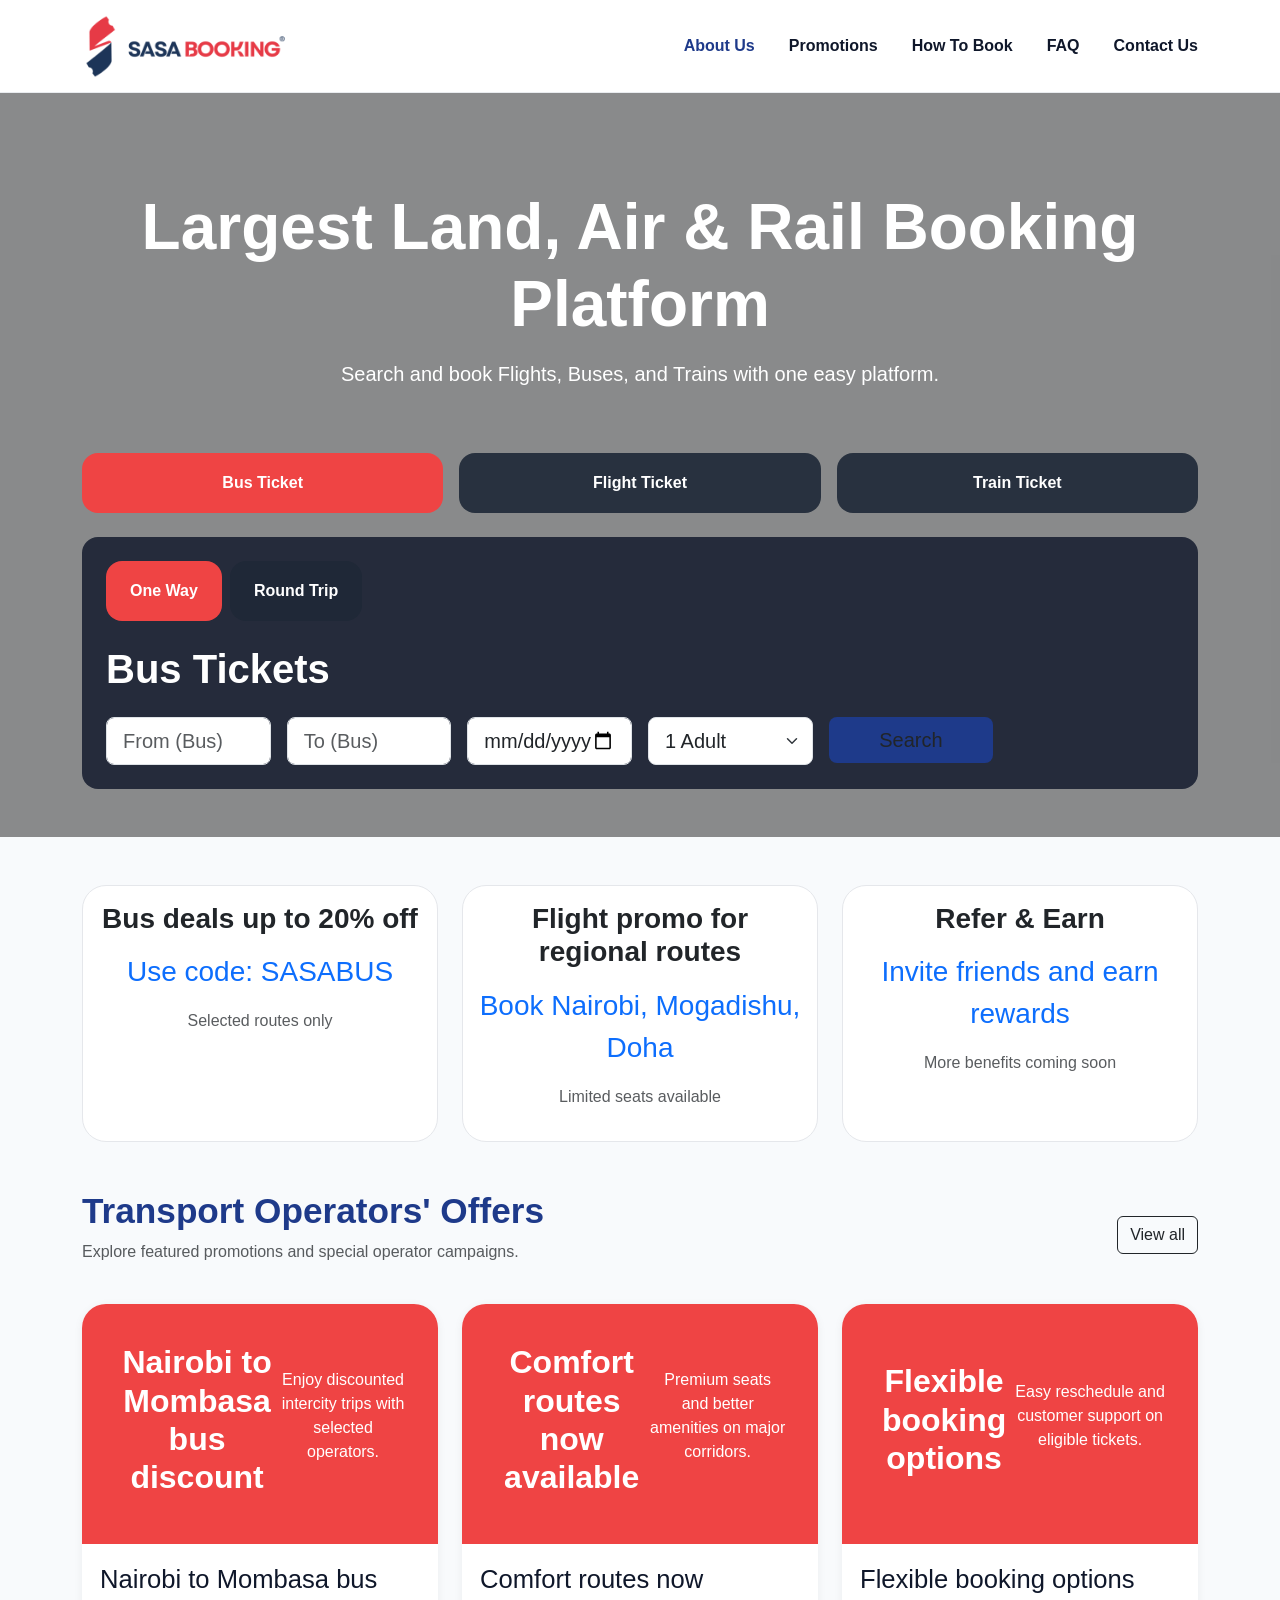
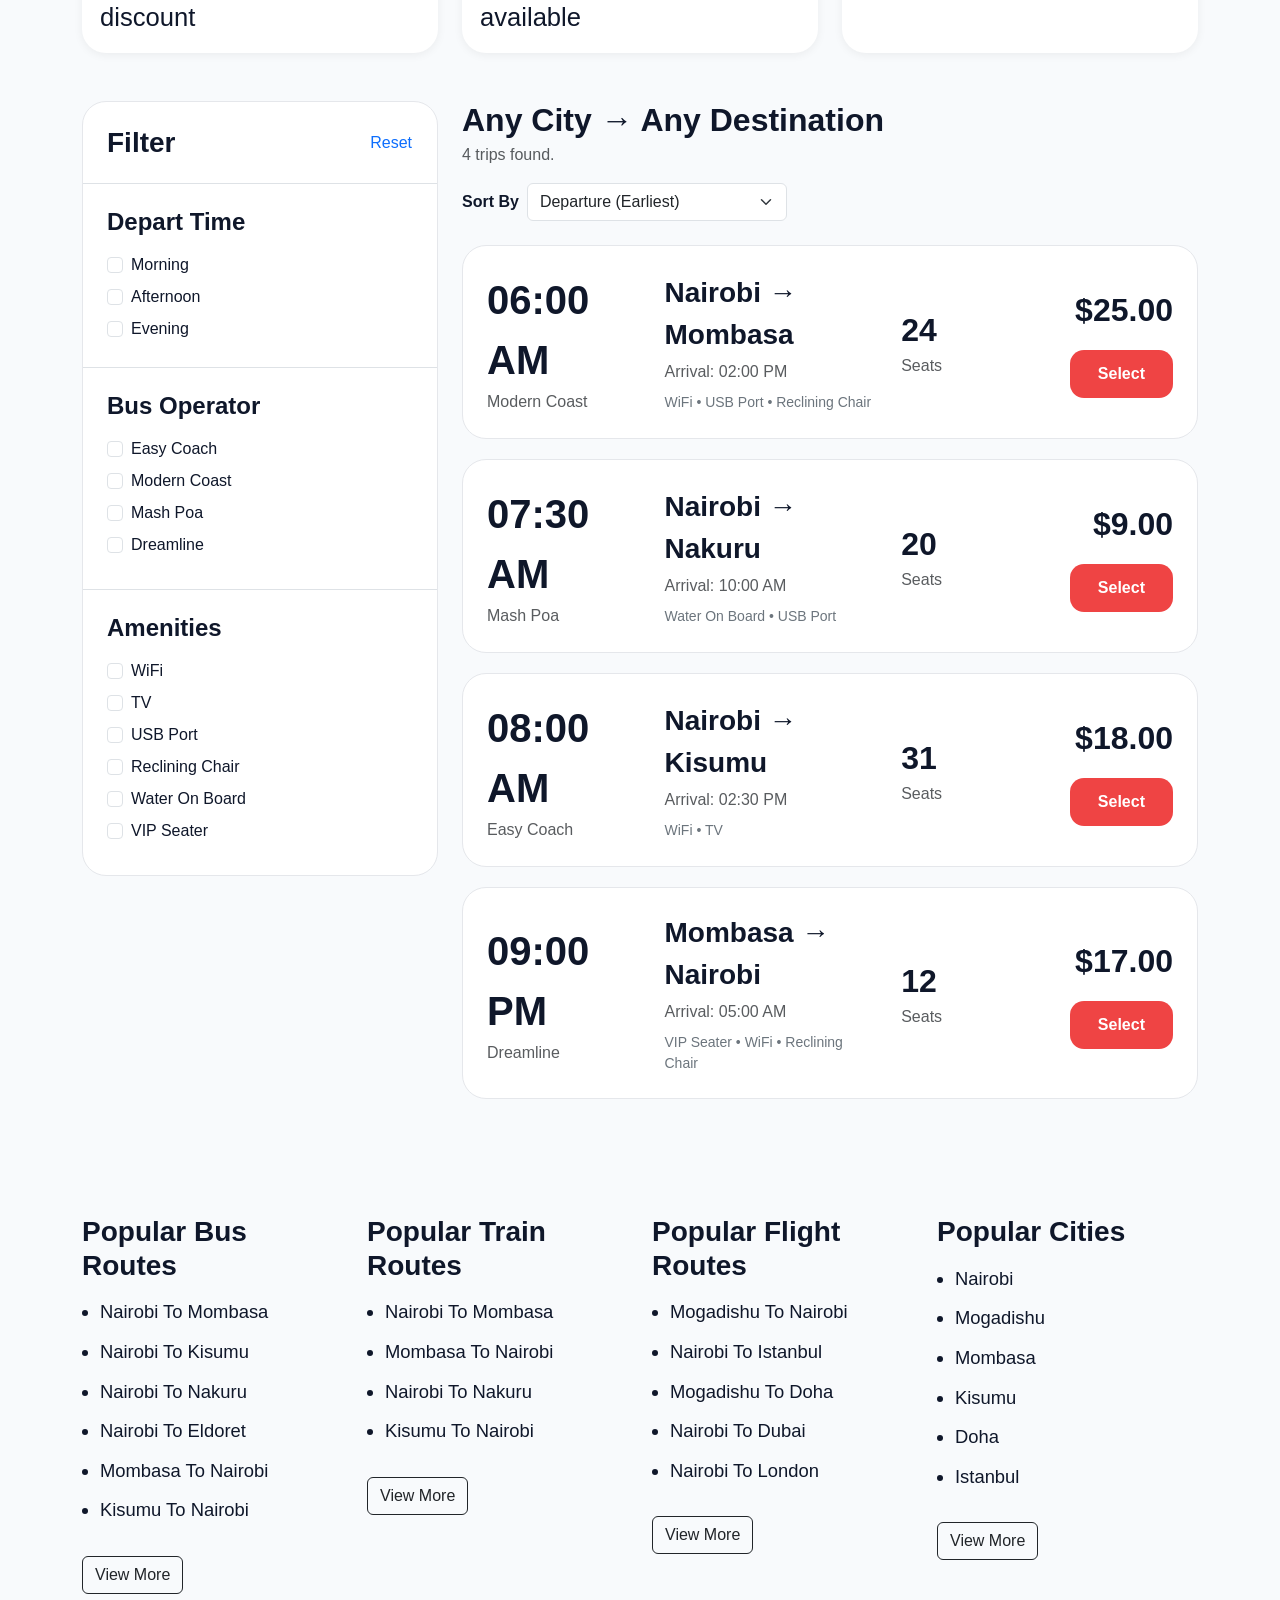
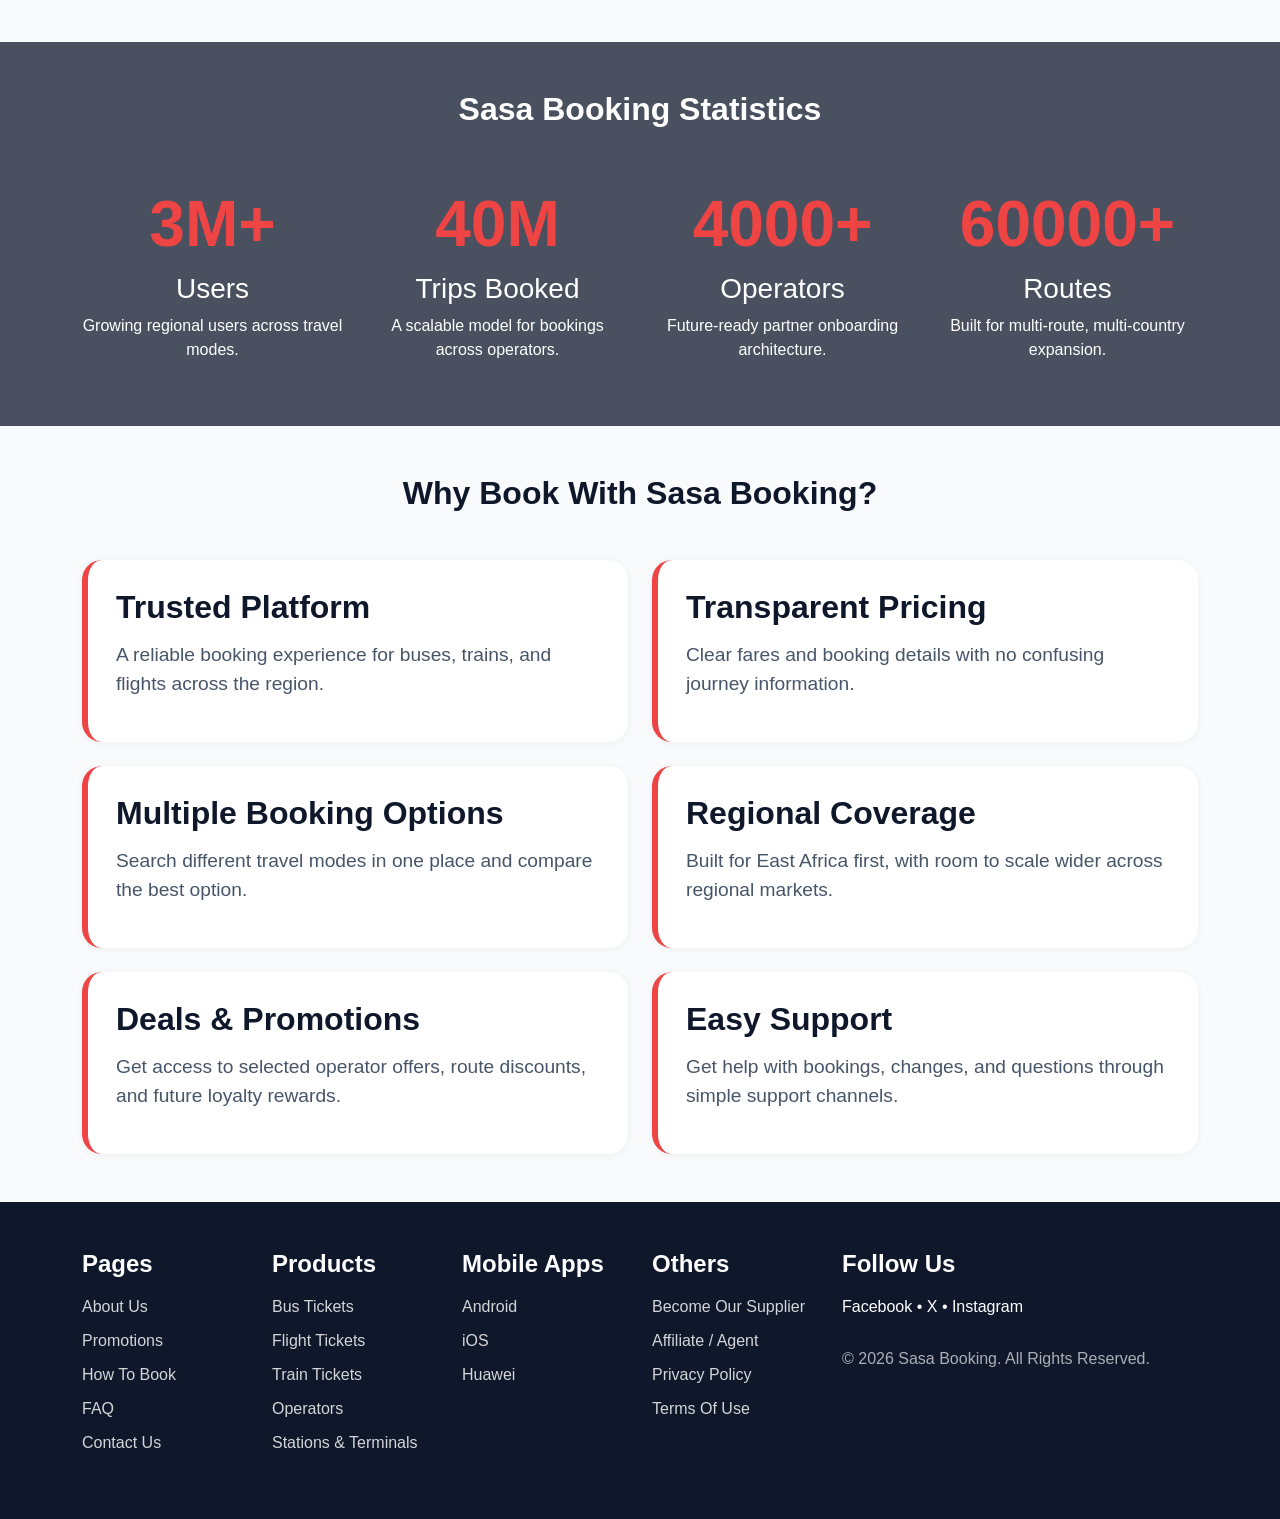
==== index.html @ d02effe6 "added files" ====
<!DOCTYPE html>
<html lang="en">
<head>
  <meta charset="UTF-8" />
  <meta name="viewport" content="width=device-width, initial-scale=1.0" />
  <title>Sasa Booking</title>
  <link href="https://cdn.jsdelivr.net/npm/bootstrap@5.3.3/dist/css/bootstrap.min.css" rel="stylesheet">
  <link rel="stylesheet" href="assets/css/style.css">
</head>
<body>

<header class="site-header">
  <div class="container header-inner">
    <a href="index.html" class="brand">
      <img src="assets/img/sasa_logo.PNG" alt="Sasa Booking Logo" class="logo-img">
    </a>

    <nav class="main-nav">
  <a href="about.html" class="nav-link-custom active">About Us</a>
  <a href="promotions.html" class="nav-link-custom">Promotions</a>
  <a href="how-to-book.html" class="nav-link-custom">How To Book</a>
  <a href="faq.html" class="nav-link-custom">FAQ</a>
  <a href="contact.html" class="nav-link-custom">Contact Us</a>
</nav>
  </div>
</header>

  <section class="hero-section text-white">
    <div class="hero-overlay"></div>
    <div class="container position-relative py-5">
      <div class="text-center py-5">
        <h1 class="display-3 fw-bold">Largest Land, Air & Rail Booking Platform</h1>
        <p class="lead mt-3">Search and book Flights, Buses, and Trains with one easy platform.</p>
      </div>

      <div class="row g-3 mb-4">
        <div class="col-md-4">
          <button class="w-100 btn tab-btn active" data-tab="bus">Bus Ticket</button>
        </div>
        <div class="col-md-4">
          <button class="w-100 btn tab-btn" data-tab="flights">Flight Ticket</button>
        </div>
        <div class="col-md-4">
          <button class="w-100 btn tab-btn" data-tab="train">Train Ticket</button>
        </div>
      </div>

      <div class="search-panel p-4 rounded-4">
        <div class="d-flex gap-2 mb-4 flex-wrap">
          <button class="btn trip-btn active" data-trip="oneway">One Way</button>
          <button class="btn trip-btn" data-trip="round">Round Trip</button>
        </div>

        <h2 class="h1 fw-bold mb-4" id="ticketTitle">Bus Tickets</h2>

        <form id="searchForm" class="row g-3">
          <div class="col-md-2">
            <input class="form-control form-control-lg" id="fromInput" list="fromCities" placeholder="From (Bus)">
            <datalist id="fromCities"></datalist>
          </div>

          <div class="col-md-2">
            <input class="form-control form-control-lg" id="toInput" list="toCities" placeholder="To (Bus)">
            <datalist id="toCities"></datalist>
          </div>

          <div class="col-md-2">
            <input type="date" class="form-control form-control-lg" id="departDate">
          </div>

          <div class="col-md-2" id="returnDateWrap" style="display:none;">
            <input type="date" class="form-control form-control-lg" id="returnDate">
          </div>

          <div class="col-md-2">
            <select class="form-select form-select-lg" id="adultCount">
              <option value="1">1 Adult</option>
              <option value="2">2 Adults</option>
              <option value="3">3 Adults</option>
              <option value="4">4 Adults</option>
            </select>
          </div>

          <div class="col-md-2">
            <button type="submit" class="btn btn-search w-100 btn-lg">Search</button>
          </div>
        </form>
      </div>
    </div>
  </section>

  <section class="container py-5">
    <div class="row g-4">
      <div class="col-md-4">
        <div class="card promo-card h-100 text-center">
          <div class="card-body">
            <h3 class="fw-bold">Bus deals up to 20% off</h3>
            <p class="text-primary fs-3 mt-3">Use code: SASABUS</p>
            <p class="text-muted">Selected routes only</p>
          </div>
        </div>
      </div>

      <div class="col-md-4">
        <div class="card promo-card h-100 text-center">
          <div class="card-body">
            <h3 class="fw-bold">Flight promo for regional routes</h3>
            <p class="text-primary fs-3 mt-3">Book Nairobi, Mogadishu, Doha</p>
            <p class="text-muted">Limited seats available</p>
          </div>
        </div>
      </div>

      <div class="col-md-4">
        <div class="card promo-card h-100 text-center">
          <div class="card-body">
            <h3 class="fw-bold">Refer & Earn</h3>
            <p class="text-primary fs-3 mt-3">Invite friends and earn rewards</p>
            <p class="text-muted">More benefits coming soon</p>
          </div>
        </div>
      </div>
    </div>
  </section>

  <section class="container pb-5">
    <div class="d-flex justify-content-between align-items-center mb-4">
      <div>
        <h2 class="section-title">Transport Operators' Offers</h2>
        <p class="text-muted">Explore featured promotions and special operator campaigns.</p>
      </div>
      <a href="promotions.html" class="btn btn-outline-dark">View all</a>
    </div>

    <div class="row g-4">
      <div class="col-md-4">
        <div class="offer-box h-100">
          <div class="offer-top">
            <h3>Nairobi to Mombasa bus discount</h3>
            <p>Enjoy discounted intercity trips with selected operators.</p>
          </div>
          <div class="offer-bottom">Nairobi to Mombasa bus discount</div>
        </div>
      </div>

      <div class="col-md-4">
        <div class="offer-box h-100">
          <div class="offer-top">
            <h3>Comfort routes now available</h3>
            <p>Premium seats and better amenities on major corridors.</p>
          </div>
          <div class="offer-bottom">Comfort routes now available</div>
        </div>
      </div>

      <div class="col-md-4">
        <div class="offer-box h-100">
          <div class="offer-top">
            <h3>Flexible booking options</h3>
            <p>Easy reschedule and customer support on eligible tickets.</p>
          </div>
          <div class="offer-bottom">Flexible booking options</div>
        </div>
      </div>
    </div>
  </section>

  <section class="container pb-5">
    <div class="row g-4">
      <div class="col-lg-4">
        <div class="filter-box">
          <div class="d-flex justify-content-between align-items-center border-bottom p-4">
            <h3 class="mb-0 fw-bold">Filter</h3>
            <button class="btn btn-link text-decoration-none p-0" id="resetFilters">Reset</button>
          </div>

          <div class="p-4 border-bottom">
            <h4 class="fw-bold mb-3">Depart Time</h4>
            <div class="form-check mb-2">
              <input class="form-check-input time-filter" type="checkbox" value="Morning" id="timeMorning">
              <label class="form-check-label" for="timeMorning">Morning</label>
            </div>
            <div class="form-check mb-2">
              <input class="form-check-input time-filter" type="checkbox" value="Afternoon" id="timeAfternoon">
              <label class="form-check-label" for="timeAfternoon">Afternoon</label>
            </div>
            <div class="form-check">
              <input class="form-check-input time-filter" type="checkbox" value="Evening" id="timeEvening">
              <label class="form-check-label" for="timeEvening">Evening</label>
            </div>
          </div>

          <div class="p-4 border-bottom">
            <h4 class="fw-bold mb-3" id="operatorHeading">Bus Operator</h4>
            <div id="operatorFilters"></div>
          </div>

          <div class="p-4">
            <h4 class="fw-bold mb-3">Amenities</h4>
            <div id="amenityFilters"></div>
          </div>
        </div>
      </div>

      <div class="col-lg-8">
        <div class="d-flex justify-content-between align-items-center mb-4 flex-wrap gap-3">
          <div>
            <h2 class="fw-bold mb-1" id="resultsTitle">Any City → Any Destination</h2>
            <p class="text-muted mb-0"><span id="resultsCount">0</span> trips found.</p>
          </div>

          <div class="d-flex align-items-center gap-2">
            <label class="fw-semibold">Sort By</label>
            <select class="form-select" id="sortBy" style="width: 260px;">
              <option value="earliest">Departure (Earliest)</option>
              <option value="latest">Departure (Latest)</option>
              <option value="cheapest">Cheapest Price</option>
              <option value="highest">Highest Price</option>
              <option value="seats-high">Seat Availability (Highest)</option>
              <option value="seats-low">Seat Availability (Lowest)</option>
            </select>
          </div>
        </div>

        <div id="resultsList"></div>
      </div>
    </div>
  </section>

  <section id="bookingSection" class="container pb-5" style="display:none;">
    <div class="card shadow-sm rounded-4 border-0">
      <div class="card-body p-4 p-md-5">
        <h2 class="fw-bold mb-4">Ticket Collector Info</h2>

        <div class="row g-4 border-bottom pb-4">
          <div class="col-md-4"><label class="fw-semibold">Title</label></div>
          <div class="col-md-8">
            <select class="form-select form-select-lg" id="title">
              <option>Mr</option>
              <option>Mrs</option>
              <option>Ms</option>
            </select>
          </div>

          <div class="col-md-4"><label class="fw-semibold">Name (as per Passport) *</label></div>
          <div class="col-md-8"><input class="form-control form-control-lg" id="fullName"></div>

          <div class="col-md-4">
            <label class="fw-semibold">Email Address*</label>
            <p class="text-muted small mt-2 mb-0">Your email is used to send you the ticket booking.</p>
          </div>
          <div class="col-md-8"><input type="email" class="form-control form-control-lg" id="email"></div>

          <div class="col-md-4"><label class="fw-semibold">Re-Enter Email Address*</label></div>
          <div class="col-md-8"><input type="email" class="form-control form-control-lg" id="confirmEmail"></div>

          <div class="col-md-4">
            <label class="fw-semibold">Contact No*</label>
            <p class="text-muted small mt-2 mb-0">For emergency call</p>
          </div>
          <div class="col-md-8"><input class="form-control form-control-lg" id="phone"></div>

          <div class="col-md-4"><label class="fw-semibold">Nationality/Region*</label></div>
          <div class="col-md-8">
            <select class="form-select form-select-lg" id="nationality">
              <option>Somalia</option>
              <option>Kenya</option>
              <option>Malaysia</option>
              <option>UAE</option>
              <option>Turkey</option>
            </select>
          </div>
        </div>

        <div class="mt-5">
          <h3 class="fw-bold mb-4">Passenger Information</h3>
          <div class="border rounded-4 p-4">
            <h4 class="fw-bold mb-4">Passenger Information 1</h4>
            <p class="mb-4"><strong>Ticket Type:</strong> <span id="ticketTypeLabel">Bus Only</span></p>

            <div class="row g-3">
              <div class="col-md-6">
                <input class="form-control form-control-lg" id="passengerName" placeholder="Full Name as per Passport">
              </div>
              <div class="col-md-6">
                <input class="form-control form-control-lg" id="passengerPhone" placeholder="Contact Number">
              </div>
              <div class="col-12">
                <input class="form-control form-control-lg" id="idNumber" placeholder="Passport / ID Number">
              </div>
            </div>
          </div>
        </div>

        <div id="formError" class="alert alert-danger mt-4 d-none"></div>

        <button class="btn btn-primary btn-lg mt-4 px-5" id="confirmBookingBtn">Confirm Booking</button>

        <div id="bookingSuccess" class="alert alert-success mt-4 d-none"></div>
      </div>
    </div>
  </section>

  <section class="container py-5">
    <div class="row g-4">
      <div class="col-md-3">
        <h3 class="fw-bold mb-3">Popular Bus Routes</h3>
        <ul class="popular-list">
          <li>Nairobi To Mombasa</li>
          <li>Nairobi To Kisumu</li>
          <li>Nairobi To Nakuru</li>
          <li>Nairobi To Eldoret</li>
          <li>Mombasa To Nairobi</li>
          <li>Kisumu To Nairobi</li>
        </ul>
        <a href="bus-tickets.html" class="btn btn-outline-dark mt-3">View More</a>
      </div>

      <div class="col-md-3">
        <h3 class="fw-bold mb-3">Popular Train Routes</h3>
        <ul class="popular-list">
          <li>Nairobi To Mombasa</li>
          <li>Mombasa To Nairobi</li>
          <li>Nairobi To Nakuru</li>
          <li>Kisumu To Nairobi</li>
        </ul>
        <a href="train-tickets.html" class="btn btn-outline-dark mt-3">View More</a>
      </div>

      <div class="col-md-3">
        <h3 class="fw-bold mb-3">Popular Flight Routes</h3>
        <ul class="popular-list">
          <li>Mogadishu To Nairobi</li>
          <li>Nairobi To Istanbul</li>
          <li>Mogadishu To Doha</li>
          <li>Nairobi To Dubai</li>
          <li>Nairobi To London</li>
        </ul>
        <a href="flight-tickets.html" class="btn btn-outline-dark mt-3">View More</a>
      </div>

      <div class="col-md-3">
        <h3 class="fw-bold mb-3">Popular Cities</h3>
        <ul class="popular-list">
          <li>Nairobi</li>
          <li>Mogadishu</li>
          <li>Mombasa</li>
          <li>Kisumu</li>
          <li>Doha</li>
          <li>Istanbul</li>
        </ul>
        <a href="operators.html" class="btn btn-outline-dark mt-3">View More</a>
      </div>
    </div>
  </section>

  <section class="stats-section text-white py-5">
    <div class="container">
      <h2 class="text-center fw-bold mb-5">Sasa Booking Statistics</h2>
      <div class="row text-center g-4">
        <div class="col-md-3">
          <div class="stats-number">3M+</div>
          <h3>Users</h3>
          <p>Growing regional users across travel modes.</p>
        </div>
        <div class="col-md-3">
          <div class="stats-number">40M</div>
          <h3>Trips Booked</h3>
          <p>A scalable model for bookings across operators.</p>
        </div>
        <div class="col-md-3">
          <div class="stats-number">4000+</div>
          <h3>Operators</h3>
          <p>Future-ready partner onboarding architecture.</p>
        </div>
        <div class="col-md-3">
          <div class="stats-number">60000+</div>
          <h3>Routes</h3>
          <p>Built for multi-route, multi-country expansion.</p>
        </div>
      </div>
    </div>
  </section>

  <section class="container py-5">
    <h2 class="text-center fw-bold mb-5">Why Book With Sasa Booking?</h2>
    <div class="row g-4">
      <div class="col-md-6">
        <div class="benefit-card">
          <h3>Trusted Platform</h3>
          <p>A reliable booking experience for buses, trains, and flights across the region.</p>
        </div>
      </div>
      <div class="col-md-6">
        <div class="benefit-card">
          <h3>Transparent Pricing</h3>
          <p>Clear fares and booking details with no confusing journey information.</p>
        </div>
      </div>
      <div class="col-md-6">
        <div class="benefit-card">
          <h3>Multiple Booking Options</h3>
          <p>Search different travel modes in one place and compare the best option.</p>
        </div>
      </div>
      <div class="col-md-6">
        <div class="benefit-card">
          <h3>Regional Coverage</h3>
          <p>Built for East Africa first, with room to scale wider across regional markets.</p>
        </div>
      </div>
      <div class="col-md-6">
        <div class="benefit-card">
          <h3>Deals & Promotions</h3>
          <p>Get access to selected operator offers, route discounts, and future loyalty rewards.</p>
        </div>
      </div>
      <div class="col-md-6">
        <div class="benefit-card">
          <h3>Easy Support</h3>
          <p>Get help with bookings, changes, and questions through simple support channels.</p>
        </div>
      </div>
    </div>
  </section>

  <footer class="site-footer">
    <div class="container py-5">
      <div class="row g-4">
        <div class="col-md-3 col-lg-2">
          <h4>Pages</h4>
          <ul class="footer-list">
            <li><a href="about.html">About Us</a></li>
            <li><a href="promotions.html">Promotions</a></li>
            <li><a href="how-to-book.html">How To Book</a></li>
            <li><a href="faq.html">FAQ</a></li>
            <li><a href="contact.html">Contact Us</a></li>
          </ul>
        </div>
        <div class="col-md-3 col-lg-2">
          <h4>Products</h4>
          <ul class="footer-list">
            <li><a href="bus-tickets.html">Bus Tickets</a></li>
            <li><a href="flight-tickets.html">Flight Tickets</a></li>
            <li><a href="train-tickets.html">Train Tickets</a></li>
            <li><a href="operators.html">Operators</a></li>
            <li><a href="stations-terminals.html">Stations & Terminals</a></li>
          </ul>
        </div>
        <div class="col-md-3 col-lg-2">
          <h4>Mobile Apps</h4>
          <ul class="footer-list">
            <li><a href="#">Android</a></li>
            <li><a href="#">iOS</a></li>
            <li><a href="#">Huawei</a></li>
          </ul>
        </div>
        <div class="col-md-3 col-lg-2">
          <h4>Others</h4>
          <ul class="footer-list">
            <li><a href="#">Become Our Supplier</a></li>
            <li><a href="#">Affiliate / Agent</a></li>
            <li><a href="#">Privacy Policy</a></li>
            <li><a href="#">Terms Of Use</a></li>
          </ul>
        </div>
        <div class="col-md-12 col-lg-4">
          <h4>Follow Us</h4>
          <p>Facebook • X • Instagram</p>
          <p class="copyright">© 2026 Sasa Booking. All Rights Reserved.</p>
        </div>
      </div>
    </div>
  </footer>

  <script src="https://code.jquery.com/jquery-3.7.1.min.js"></script>
  <script src="assets/js/data.js"></script>
  <script src="assets/js/search.js"></script>
  <script src="assets/js/app.js"></script>
</body>
</html>
---- assets/css/style.css ----
:root {
  --brand-blue: #1E3A8A;
  --brand-red: #EF4444;
  --brand-dark: #0F172A;
  --brand-light: #F8FAFC;
  --brand-border: #E5E7EB;
}

body {
  background: var(--brand-light);
  color: var(--brand-dark);
  font-family: Arial, sans-serif;
}
.logo-img {
  height: 120px;   /* increase from 40 → 55 */
  width: auto;
  object-fit: contain;
}
.site-header {
  background: #ffffff;
  border-bottom: 1px solid #e9ecef;
  position: sticky;
  top: 0;
  z-index: 1000;
}

.header-inner {
  min-height: 92px;
  display: flex;
  align-items: center;
  justify-content: space-between;
  gap: 32px;
}

.brand {
  display: flex;
  align-items: center;
  text-decoration: none;
  flex-shrink: 0;
}

.logo-img {
  height: 64px;
  width: auto;
  object-fit: contain;
  display: block;
}

.main-nav {
  display: flex;
  align-items: center;
  gap: 34px;
  flex-wrap: wrap;
}

.nav-link-custom {
  color: #0f172a;
  text-decoration: none;
  font-size: 16px;
  font-weight: 700;
  line-height: 1;
  transition: color 0.2s ease;
}

.nav-link-custom:hover {
  color: #ef4444;
}

.nav-link-custom.active {
  color: #1e3a8a;
}

@media (max-width: 991px) {
  .header-inner {
    min-height: auto;
    padding-top: 16px;
    padding-bottom: 16px;
    flex-direction: column;
    align-items: flex-start;
  }

  .main-nav {
    gap: 18px;
  }

  .logo-img {
    height: 56px;
  }
}
.brand-blue { color: var(--brand-blue); }
.brand-red { color: var(--brand-red); }

.nav-link-custom {
  color: var(--brand-dark);
  text-decoration: none;
}
.nav-link-custom:hover {
  color: var(--brand-red);
}

.hero-section {
  position: relative;
  background: url("https://images.unsplash.com/photo-1500530855697-b586d89ba3ee?auto=format&fit=crop&w=1600&q=80") center/cover no-repeat;
}
.hero-overlay {
  position: absolute;
  inset: 0;
  background: rgba(0,0,0,.45);
}
.tab-btn,
.trip-btn {
  padding: 18px 24px;
  border-radius: 16px;
  color: #fff;
  background: rgba(31,41,55,.9);
  border: none;
  font-weight: 700;
}
.tab-btn.active,
.trip-btn.active {
  background: var(--brand-red);
}
.search-panel {
  background: rgba(15,23,42,.82);
}

.btn-search {
  background: var(--brand-blue);
  border: none;
}
.btn-search:hover {
  background: #17306f;
}

.promo-card {
  border-radius: 24px;
  border: 1px solid var(--brand-border);
}

.section-title {
  color: var(--brand-blue);
  font-size: 2.2rem;
  font-weight: 800;
}

.offer-box {
  border-radius: 24px;
  overflow: hidden;
  background: white;
  box-shadow: 0 2px 10px rgba(0,0,0,.06);
}
.offer-top {
  min-height: 240px;
  background: var(--brand-red);
  color: white;
  display: flex;
  align-items: center;
  justify-content: center;
  text-align: center;
  padding: 32px;
}
.offer-top h3 {
  font-size: 2rem;
  font-weight: 800;
}
.offer-bottom {
  padding: 16px 18px;
  font-size: 1.6rem;
}

.filter-box {
  background: white;
  border: 1px solid var(--brand-border);
  border-radius: 24px;
  overflow: hidden;
}

.result-card {
  background: white;
  border: 1px solid var(--brand-border);
  border-radius: 24px;
  padding: 24px;
  margin-bottom: 20px;
}
.result-price {
  font-size: 2rem;
  font-weight: 800;
}
.select-btn {
  background: var(--brand-red);
  border: none;
  color: white;
  border-radius: 14px;
  padding: 12px 28px;
  font-weight: 700;
}

.popular-list {
  padding-left: 18px;
}
.popular-list li {
  margin-bottom: 12px;
  font-size: 1.15rem;
}

.stats-section {
  background:
    linear-gradient(rgba(15,23,42,.75), rgba(15,23,42,.75)),
    url("https://images.unsplash.com/photo-1500530855697-b586d89ba3ee?auto=format&fit=crop&w=1600&q=80") center/cover no-repeat;
}
.stats-number {
  color: var(--brand-red);
  font-size: 4rem;
  font-weight: 900;
}

.benefit-card {
  background: white;
  border-left: 6px solid var(--brand-red);
  border-radius: 20px;
  padding: 28px;
  box-shadow: 0 1px 8px rgba(0,0,0,.05);
}
.benefit-card h3 {
  font-size: 2rem;
  font-weight: 800;
  margin-bottom: 14px;
}
.benefit-card p {
  font-size: 1.2rem;
  color: #475569;
}

.site-footer {
  background: var(--brand-dark);
  color: white;
}
.site-footer h4 {
  font-weight: 800;
  margin-bottom: 16px;
}
.footer-list {
  list-style: none;
  padding: 0;
}
.footer-list li {
  margin-bottom: 10px;
}
.footer-list a {
  color: rgba(255,255,255,.82);
  text-decoration: none;
}
.footer-list a:hover {
  color: white;
}
.copyright {
  margin-top: 28px;
  color: rgba(255,255,255,.65);
}
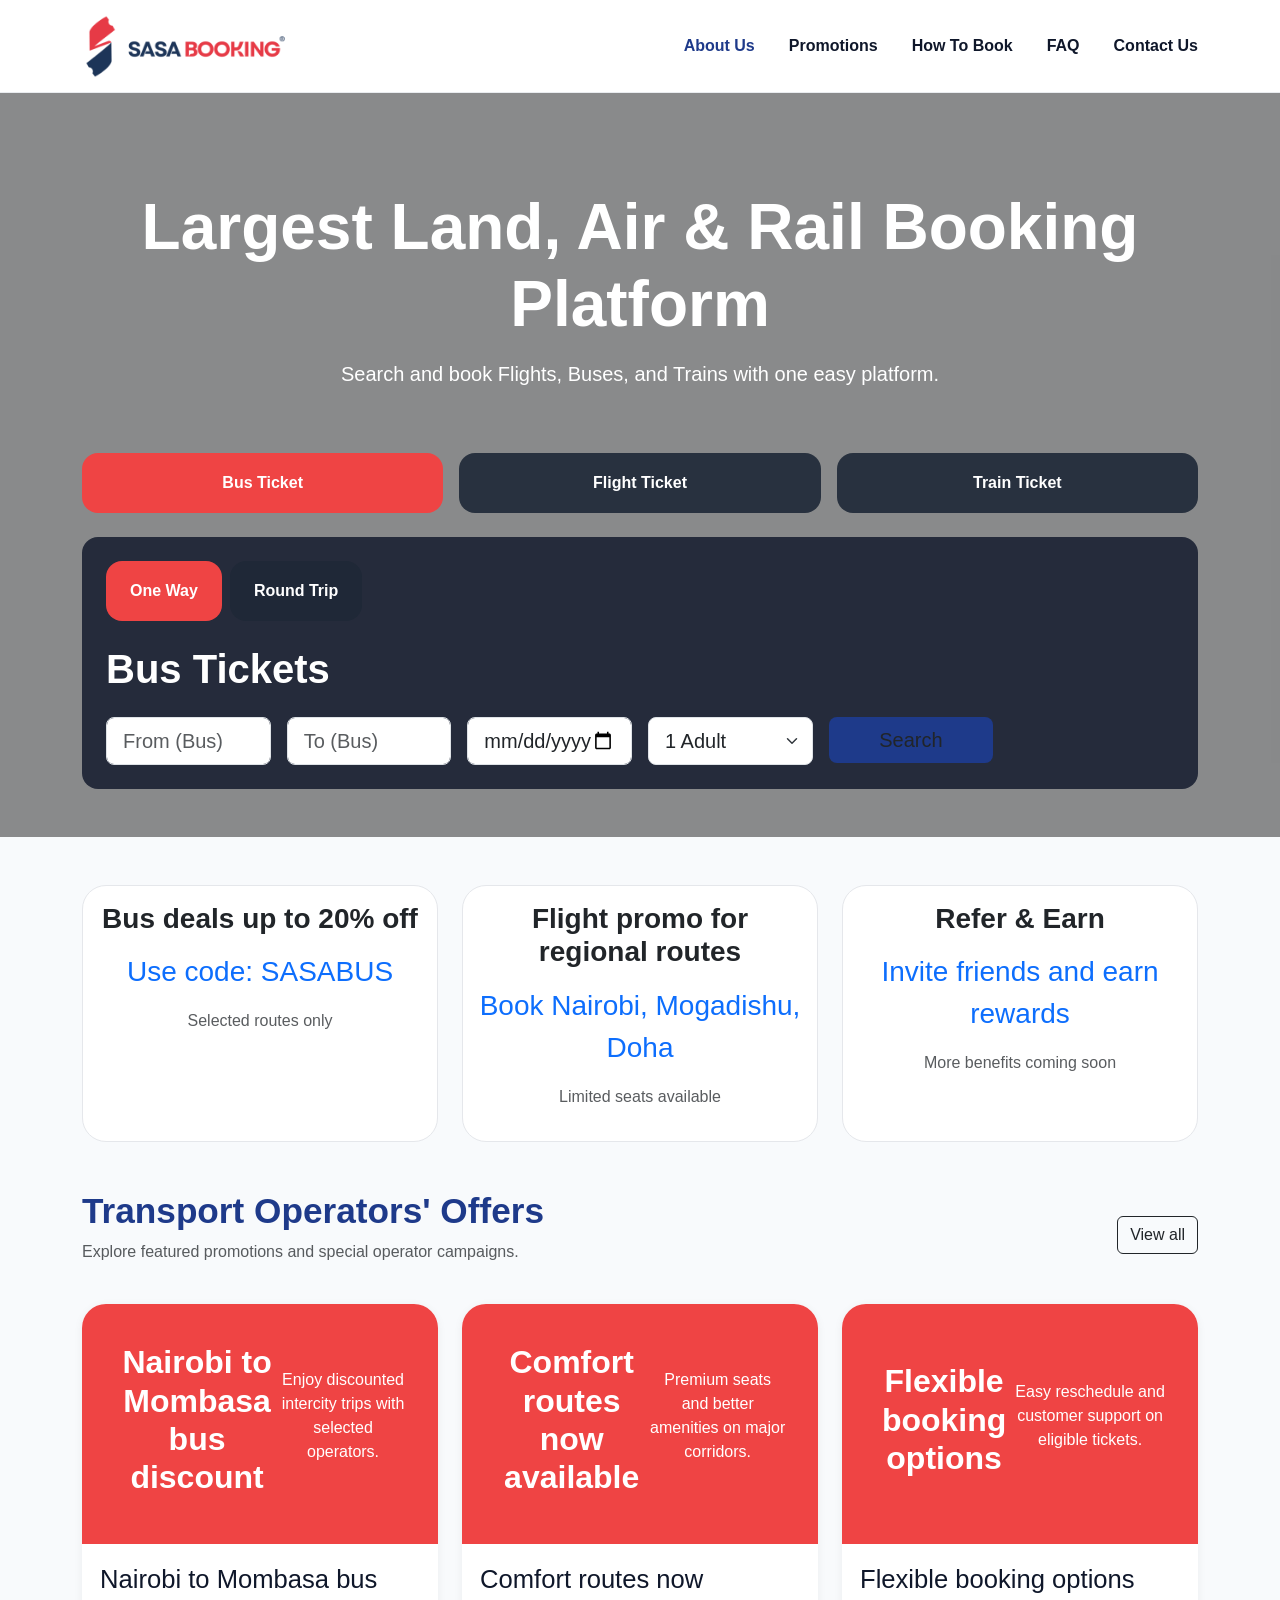
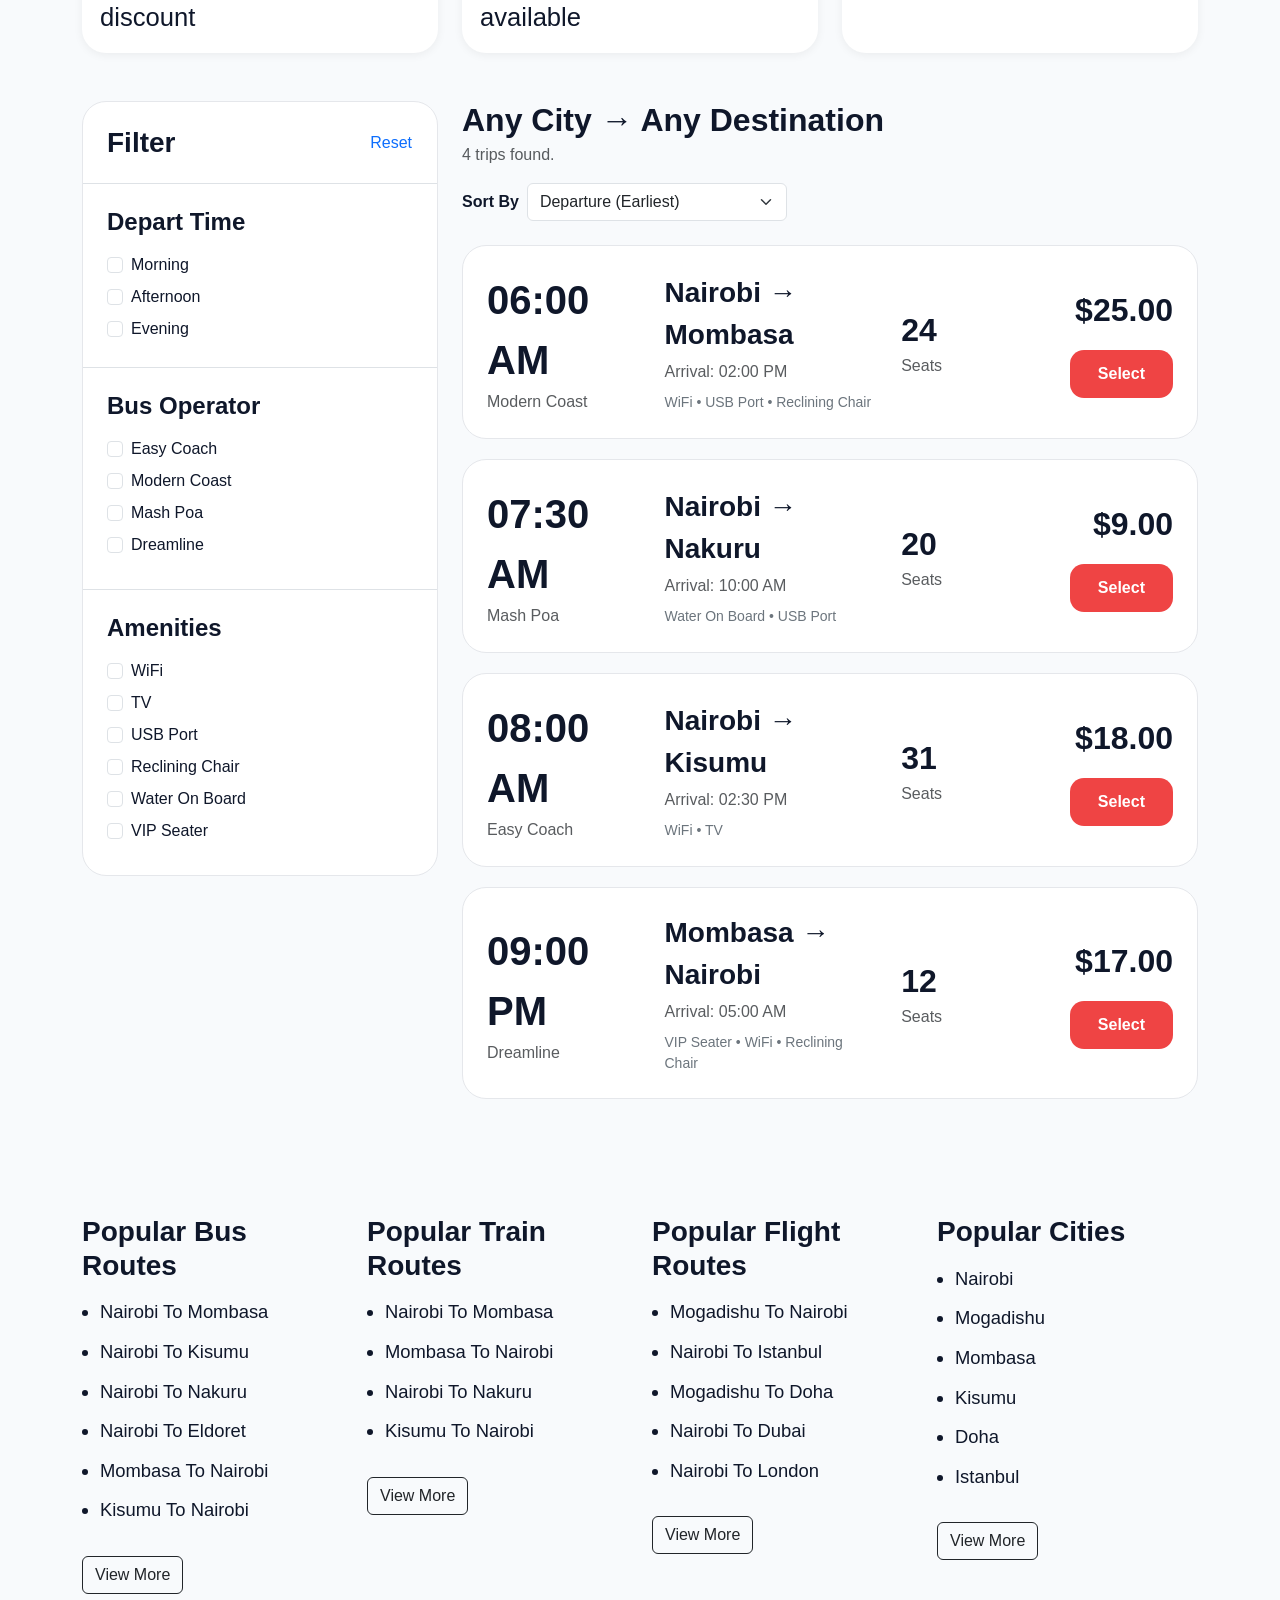
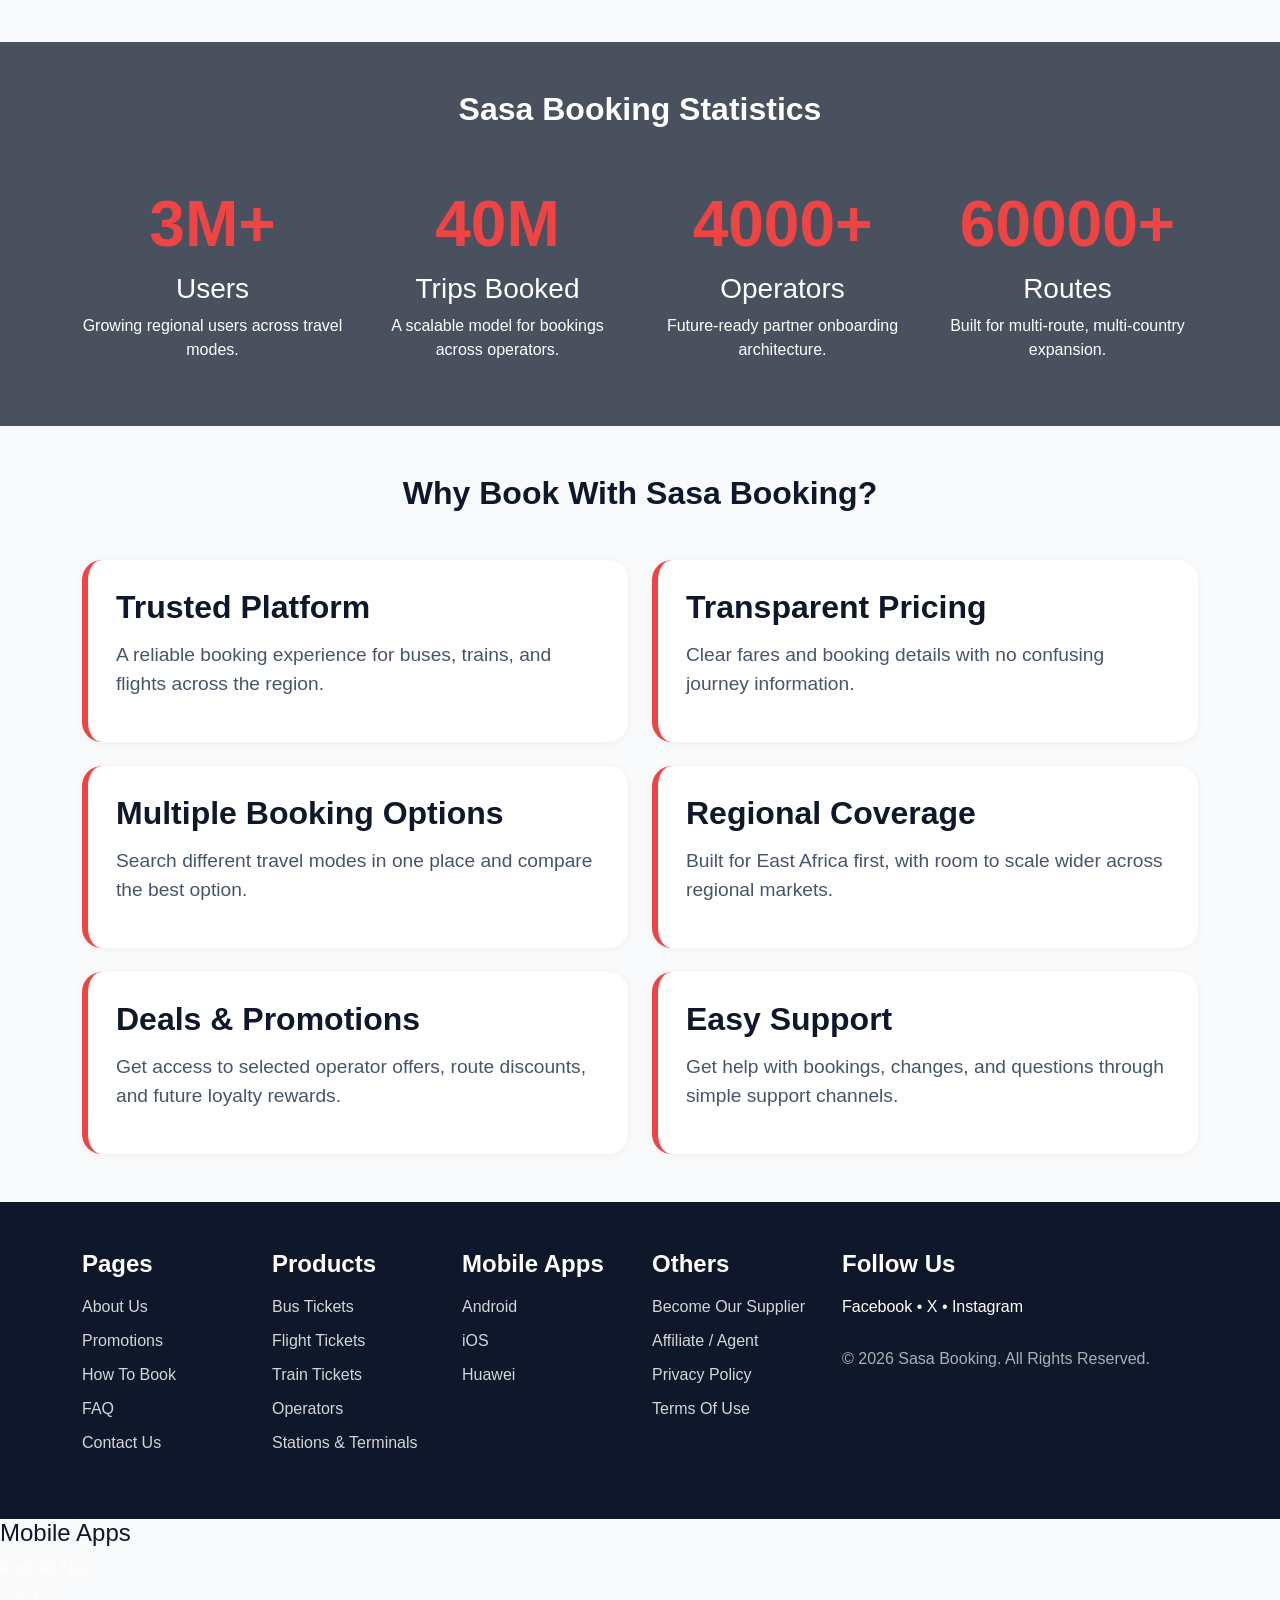
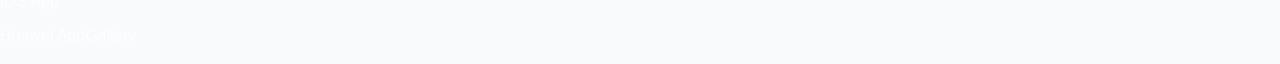
==== commit e6b9f0db: "Force refresh" ====
--- a/index.html
+++ b/index.html
@@ -478,4 +478,9 @@
   <script src="assets/js/search.js"></script>
   <script src="assets/js/app.js"></script>
 </body>
-</html>+</html><h4>Mobile Apps</h4>
+<ul class="footer-list">
+  <li><a href="#">Android App</a></li>
+  <li><a href="#">iOS App</a></li>
+  <li><a href="#">Huawei AppGallery</a></li>
+</ul>
--- a/assets/css/style.css
+++ b/assets/css/style.css
@@ -7,15 +7,13 @@
 }
 
 body {
+  margin: 0;
   background: var(--brand-light);
   color: var(--brand-dark);
   font-family: Arial, sans-serif;
 }
-.logo-img {
-  height: 120px;   /* increase from 40 → 55 */
-  width: auto;
-  object-fit: contain;
-}
+
+/* Header */
 .site-header {
   background: #ffffff;
   border-bottom: 1px solid #e9ecef;
@@ -46,6 +44,14 @@
   display: block;
 }
 
+.brand-blue {
+  color: var(--brand-blue);
+}
+
+.brand-red {
+  color: var(--brand-red);
+}
+
 .main-nav {
   display: flex;
   align-items: center;
@@ -54,7 +60,7 @@
 }
 
 .nav-link-custom {
-  color: #0f172a;
+  color: var(--brand-dark);
   text-decoration: none;
   font-size: 16px;
   font-weight: 700;
@@ -63,75 +69,54 @@
 }
 
 .nav-link-custom:hover {
-  color: #ef4444;
+  color: var(--brand-red);
 }
 
 .nav-link-custom.active {
-  color: #1e3a8a;
-}
-
-@media (max-width: 991px) {
-  .header-inner {
-    min-height: auto;
-    padding-top: 16px;
-    padding-bottom: 16px;
-    flex-direction: column;
-    align-items: flex-start;
-  }
-
-  .main-nav {
-    gap: 18px;
-  }
-
-  .logo-img {
-    height: 56px;
-  }
-}
-.brand-blue { color: var(--brand-blue); }
-.brand-red { color: var(--brand-red); }
-
-.nav-link-custom {
-  color: var(--brand-dark);
-  text-decoration: none;
-}
-.nav-link-custom:hover {
-  color: var(--brand-red);
-}
-
+  color: var(--brand-blue);
+}
+
+/* Hero */
 .hero-section {
   position: relative;
   background: url("https://images.unsplash.com/photo-1500530855697-b586d89ba3ee?auto=format&fit=crop&w=1600&q=80") center/cover no-repeat;
 }
+
 .hero-overlay {
   position: absolute;
   inset: 0;
-  background: rgba(0,0,0,.45);
-}
+  background: rgba(0, 0, 0, 0.45);
+}
+
 .tab-btn,
 .trip-btn {
   padding: 18px 24px;
   border-radius: 16px;
   color: #fff;
-  background: rgba(31,41,55,.9);
+  background: rgba(31, 41, 55, 0.9);
   border: none;
   font-weight: 700;
 }
+
 .tab-btn.active,
 .trip-btn.active {
   background: var(--brand-red);
 }
+
 .search-panel {
-  background: rgba(15,23,42,.82);
+  background: rgba(15, 23, 42, 0.82);
 }
 
 .btn-search {
   background: var(--brand-blue);
   border: none;
 }
+
 .btn-search:hover {
   background: #17306f;
 }
 
+/* Promotions / cards */
 .promo-card {
   border-radius: 24px;
   border: 1px solid var(--brand-border);
@@ -147,8 +132,9 @@
   border-radius: 24px;
   overflow: hidden;
   background: white;
-  box-shadow: 0 2px 10px rgba(0,0,0,.06);
-}
+  box-shadow: 0 2px 10px rgba(0, 0, 0, 0.06);
+}
+
 .offer-top {
   min-height: 240px;
   background: var(--brand-red);
@@ -159,15 +145,18 @@
   text-align: center;
   padding: 32px;
 }
+
 .offer-top h3 {
   font-size: 2rem;
   font-weight: 800;
 }
+
 .offer-bottom {
   padding: 16px 18px;
   font-size: 1.6rem;
 }
 
+/* Filters / results */
 .filter-box {
   background: white;
   border: 1px solid var(--brand-border);
@@ -182,10 +171,12 @@
   padding: 24px;
   margin-bottom: 20px;
 }
+
 .result-price {
   font-size: 2rem;
   font-weight: 800;
 }
+
 .select-btn {
   background: var(--brand-red);
   border: none;
@@ -195,65 +186,674 @@
   font-weight: 700;
 }
 
+/* Lists */
 .popular-list {
   padding-left: 18px;
 }
+
 .popular-list li {
   margin-bottom: 12px;
   font-size: 1.15rem;
 }
 
+/* Stats */
 .stats-section {
   background:
-    linear-gradient(rgba(15,23,42,.75), rgba(15,23,42,.75)),
+    linear-gradient(rgba(15, 23, 42, 0.75), rgba(15, 23, 42, 0.75)),
     url("https://images.unsplash.com/photo-1500530855697-b586d89ba3ee?auto=format&fit=crop&w=1600&q=80") center/cover no-repeat;
 }
+
 .stats-number {
   color: var(--brand-red);
   font-size: 4rem;
   font-weight: 900;
 }
 
+/* Generic cards */
 .benefit-card {
   background: white;
   border-left: 6px solid var(--brand-red);
   border-radius: 20px;
   padding: 28px;
-  box-shadow: 0 1px 8px rgba(0,0,0,.05);
-}
+  box-shadow: 0 1px 8px rgba(0, 0, 0, 0.05);
+}
+
 .benefit-card h3 {
   font-size: 2rem;
   font-weight: 800;
   margin-bottom: 14px;
 }
+
 .benefit-card p {
   font-size: 1.2rem;
   color: #475569;
 }
 
+/* Footer */
 .site-footer {
   background: var(--brand-dark);
   color: white;
 }
+
 .site-footer h4 {
   font-weight: 800;
   margin-bottom: 16px;
 }
+
 .footer-list {
   list-style: none;
   padding: 0;
 }
+
 .footer-list li {
   margin-bottom: 10px;
 }
+
 .footer-list a {
-  color: rgba(255,255,255,.82);
+  color: rgba(255, 255, 255, 0.82);
   text-decoration: none;
 }
+
 .footer-list a:hover {
   color: white;
 }
+
 .copyright {
   margin-top: 28px;
-  color: rgba(255,255,255,.65);
+  color: rgba(255, 255, 255, 0.65);
+}
+
+/* About page */
+.about-page {
+  background: #f8fafc;
+}
+
+.about-hero {
+  padding: 72px 0 36px;
+}
+
+.color-hero {
+  background: linear-gradient(135deg, rgba(30, 58, 138, 0.06), rgba(239, 68, 68, 0.05));
+  border-bottom: 1px solid #e5e7eb;
+}
+
+.about-hero-box {
+  max-width: 980px;
+}
+
+.section-tag {
+  display: inline-block;
+  margin-bottom: 14px;
+  font-size: 14px;
+  font-weight: 800;
+  text-transform: uppercase;
+  letter-spacing: 1px;
+  color: var(--brand-red);
+}
+
+.about-hero h1,
+.section-head h2,
+.commitment-box h2 {
+  color: var(--brand-dark);
+  font-weight: 900;
+  line-height: 1.1;
+}
+
+.about-hero h1 {
+  font-size: 62px;
+  margin-bottom: 22px;
+  max-width: 900px;
+}
+
+.hero-text {
+  font-size: 22px;
+  line-height: 1.75;
+  color: #475569;
+  margin-bottom: 18px;
+  max-width: 950px;
+}
+
+.about-section {
+  padding: 44px 0;
+}
+
+.light-section {
+  background: #ffffff;
+}
+
+.commitment-section {
+  background: linear-gradient(180deg, #f8fafc 0%, #eef2ff 100%);
+}
+
+.section-head {
+  margin-bottom: 30px;
+}
+
+.center-head {
+  text-align: center;
+}
+
+.section-head h2 {
+  font-size: 44px;
+  margin: 0 0 12px;
+}
+
+.section-subtext {
+  max-width: 760px;
+  margin: 0 auto;
+  font-size: 18px;
+  line-height: 1.7;
+  color: #64748b;
+}
+
+.about-grid {
+  display: grid;
+  gap: 26px;
+}
+
+.about-grid.two-col {
+  grid-template-columns: repeat(2, minmax(0, 1fr));
+}
+
+.about-grid.three-col {
+  grid-template-columns: repeat(3, minmax(0, 1fr));
+}
+
+.info-card,
+.feature-card,
+.reason-card,
+.commitment-box {
+  background: #ffffff;
+  border: 1px solid #dbe3ee;
+  border-radius: 28px;
+  box-shadow: 0 10px 30px rgba(15, 23, 42, 0.05);
+}
+
+.info-card,
+.feature-card,
+.reason-card {
+  padding: 30px 28px;
+}
+
+.commitment-box {
+  padding: 42px 38px;
+}
+
+.info-card h2,
+.feature-card h3,
+.reason-card h3 {
+  margin: 0 0 14px;
+  color: var(--brand-dark);
+  font-weight: 900;
+}
+
+.info-card h2 {
+  font-size: 34px;
+}
+
+.feature-card h3,
+.reason-card h3 {
+  font-size: 24px;
+}
+
+.info-card p,
+.feature-card p,
+.reason-card p,
+.commitment-box p {
+  margin: 0;
+  color: #475569;
+  font-size: 18px;
+  line-height: 1.75;
+}
+
+.card-icon {
+  width: 56px;
+  height: 56px;
+  border-radius: 16px;
+  display: flex;
+  align-items: center;
+  justify-content: center;
+  margin-bottom: 18px;
+  font-size: 24px;
+  font-weight: 800;
+  color: #ffffff;
+  background: linear-gradient(135deg, var(--brand-blue), var(--brand-red));
+}
+
+.accent-blue {
+  border-top: 6px solid var(--brand-blue);
+}
+
+.accent-red {
+  border-top: 6px solid var(--brand-red);
+}
+
+.feature-card {
+  position: relative;
+  overflow: hidden;
+  transition: transform 0.2s ease, box-shadow 0.2s ease;
+}
+
+.feature-card:hover,
+.reason-card:hover,
+.info-card:hover {
+  transform: translateY(-3px);
+  box-shadow: 0 14px 32px rgba(15, 23, 42, 0.08);
+}
+
+.feature-top {
+  width: 72px;
+  height: 6px;
+  border-radius: 999px;
+  margin-bottom: 20px;
+}
+
+.border-blue {
+  background: var(--brand-blue);
+}
+
+.border-red {
+  background: var(--brand-red);
+}
+
+.reason-card {
+  position: relative;
+  padding-left: 34px;
+}
+
+.reason-card::before {
+  content: "";
+  position: absolute;
+  top: 26px;
+  left: 0;
+  width: 8px;
+  height: calc(100% - 52px);
+  border-radius: 0 10px 10px 0;
+}
+
+.highlight-red::before {
+  background: var(--brand-red);
+}
+
+.highlight-blue::before {
+  background: var(--brand-blue);
+}
+
+.commitment-box {
+  border-top: 8px solid var(--brand-blue);
+  background: linear-gradient(135deg, #ffffff 0%, #f8fafc 100%);
+}
+
+.commitment-box h2 {
+  font-size: 56px;
+  margin: 0 0 18px;
+  max-width: 1000px;
+}
+
+/* Responsive */
+@media (max-width: 991px) {
+  .header-inner {
+    min-height: auto;
+    padding-top: 16px;
+    padding-bottom: 16px;
+    flex-direction: column;
+    align-items: flex-start;
+  }
+
+  .main-nav {
+    gap: 18px;
+  }
+
+  .logo-img {
+    height: 56px;
+  }
+
+  .about-hero h1 {
+    font-size: 46px;
+  }
+
+  .section-head h2,
+  .commitment-box h2 {
+    font-size: 36px;
+  }
+
+  .hero-text {
+    font-size: 19px;
+  }
+
+  .about-grid.two-col,
+  .about-grid.three-col {
+    grid-template-columns: 1fr;
+  }
+}
+
+@media (max-width: 576px) {
+  .about-hero {
+    padding: 46px 0 24px;
+  }
+
+  .about-hero h1 {
+    font-size: 36px;
+  }
+
+  .section-head h2,
+  .commitment-box h2 {
+    font-size: 30px;
+  }
+
+  .hero-text,
+  .info-card p,
+  .feature-card p,
+  .reason-card p,
+  .commitment-box p {
+    font-size: 17px;
+  }
+
+  .info-card,
+  .feature-card,
+  .reason-card {
+    padding: 24px 22px;
+  }
+
+  .commitment-box {
+    padding: 28px 24px;
+  }
+} .small-icon {
+  width: 52px;
+  height: 52px;
+  font-size: 22px;
+  margin-bottom: 16px;
+}
+
+.reason-icon {
+  width: 52px;
+  height: 52px;
+  border-radius: 14px;
+  display: inline-flex;
+  align-items: center;
+  justify-content: center;
+  margin-bottom: 16px;
+  font-size: 22px;
+  background: rgba(30, 58, 138, 0.08);
+}/* ===== CONTACT PAGE ===== */
+.contact-page {
+  background: #f8fafc;
+}
+
+.contact-hero {
+  padding: 72px 0 36px;
+}
+
+.contact-hero-box {
+  max-width: 900px;
+}
+
+.contact-hero h1 {
+  font-size: 56px;
+  line-height: 1.1;
+  font-weight: 900;
+  color: var(--brand-dark);
+  margin-bottom: 20px;
+}
+
+.contact-section {
+  padding: 44px 0;
+}
+
+.contact-grid {
+  display: grid;
+  grid-template-columns: repeat(4, minmax(0, 1fr));
+  gap: 24px;
+}
+
+.contact-card {
+  background: #ffffff;
+  border: 1px solid #dbe3ee;
+  border-radius: 24px;
+  padding: 28px;
+  box-shadow: 0 10px 30px rgba(15, 23, 42, 0.05);
+}
+
+.contact-card h3 {
+  font-size: 24px;
+  font-weight: 900;
+  margin: 0 0 12px;
+  color: var(--brand-dark);
+}
+
+.contact-card p {
+  margin: 0;
+  font-size: 18px;
+  line-height: 1.7;
+  color: #475569;
+}
+
+.contact-form-wrap {
+  background: #ffffff;
+  border: 1px solid #dbe3ee;
+  border-radius: 28px;
+  padding: 34px;
+  box-shadow: 0 10px 30px rgba(15, 23, 42, 0.05);
+}
+
+.form-grid {
+  display: grid;
+  grid-template-columns: repeat(2, minmax(0, 1fr));
+  gap: 20px;
+}
+
+.contact-form .form-control {
+  border-radius: 16px;
+  border: 1px solid #cfd8e3;
+  padding: 14px 16px;
+}
+
+.contact-form .form-control:focus {
+  border-color: var(--brand-blue);
+  box-shadow: 0 0 0 0.2rem rgba(30, 58, 138, 0.12);
+}
+
+@media (max-width: 991px) {
+  .contact-hero h1 {
+    font-size: 42px;
+  }
+
+  .contact-grid {
+    grid-template-columns: repeat(2, minmax(0, 1fr));
+  }
+
+  .form-grid {
+    grid-template-columns: 1fr;
+  }
+}
+
+@media (max-width: 576px) {
+  .contact-hero {
+    padding: 46px 0 24px;
+  }
+
+  .contact-hero h1 {
+    font-size: 34px;
+  }
+
+  .contact-grid {
+    grid-template-columns: 1fr;
+  }
+
+  .contact-form-wrap {
+    padding: 24px;
+  }
+}/* Contact page improvements */
+.card-icon {
+  width: 64px;
+  height: 64px;
+  font-size: 28px;
+  border-radius: 18px;
+}
+
+.contact-card {
+  padding: 32px;
+  border-radius: 26px;
+  transition: all 0.25s ease;
+}
+
+.contact-card:hover {
+  transform: translateY(-6px);
+  box-shadow: 0 18px 40px rgba(15, 23, 42, 0.12);
+}
+
+.color-hero {
+  background: linear-gradient(
+    135deg,
+    rgba(30, 58, 138, 0.08),
+    rgba(239, 68, 68, 0.08)
+  );
+}/* 🔥 Contact Icons Premium Style */
+.card-icon {
+  width: 64px;
+  height: 64px;
+  border-radius: 18px;
+  display: flex;
+  align-items: center;
+  justify-content: center;
+  font-size: 28px;
+  margin-bottom: 18px;
+  color: #ffffff;
+  box-shadow: 0 10px 25px rgba(15, 23, 42, 0.15);
+}
+
+/* Individual icon colors */
+.icon-location {
+  background: linear-gradient(135deg, #ef4444, #f97316);
+}
+
+.icon-phone {
+  background: linear-gradient(135deg, #1e3a8a, #3b82f6);
+}
+
+.icon-email {
+  background: linear-gradient(135deg, #6366f1, #8b5cf6);
+}
+
+.icon-partnership {
+  background: linear-gradient(135deg, #10b981, #22c55e);
+}/* FINAL FIX: Contact cards must show in 4 columns */
+.contact-grid {
+  display: grid !important;
+  grid-template-columns: repeat(4, 1fr) !important;
+  gap: 24px !important;
+  align-items: stretch;
+}
+
+.contact-card {
+  width: 100% !important;
+}
+
+@media (max-width: 991px) {
+  .contact-grid {
+    grid-template-columns: repeat(2, 1fr) !important;
+  }
+}
+
+@media (max-width: 576px) {
+  .contact-grid {
+    grid-template-columns: 1fr !important;
+  }
+}/* ===== FINAL ABOUT PAGE SIZE FIX ===== */
+.about-hero {
+  padding: 52px 0 34px !important;
+}
+
+.about-hero h1 {
+  font-size: 48px !important;
+  max-width: 820px;
+}
+
+.hero-text {
+  font-size: 18px !important;
+  line-height: 1.65 !important;
+  max-width: 850px;
+}
+
+.about-section {
+  padding: 34px 0 !important;
+}
+
+.section-head h2,
+.commitment-box h2 {
+  font-size: 34px !important;
+}
+
+.section-subtext {
+  font-size: 16px !important;
+}
+
+.info-card,
+.feature-card,
+.reason-card,
+.commitment-box {
+  padding: 24px !important;
+  border-radius: 20px !important;
+}
+
+.info-card h2 {
+  font-size: 26px !important;
+}
+
+.feature-card h3,
+.reason-card h3 {
+  font-size: 22px !important;
+}
+
+.info-card p,
+.feature-card p,
+.reason-card p,
+.commitment-box p {
+  font-size: 16px !important;
+  line-height: 1.6 !important;
+}
+
+.card-icon,
+.reason-icon {
+  width: 50px !important;
+  height: 50px !important;
+  font-size: 22px !important;
+  margin-bottom: 14px !important;
+}
+
+.about-grid {
+  gap: 22px !important;
+}
+
+.about-grid.two-col,
+.about-grid.three-col {
+  max-width: 1120px;
+  margin-left: auto;
+  margin-right: auto;
+}
+
+.commitment-box {
+  max-width: 1120px;
+  margin: 0 auto;
+}
+
+@media (max-width: 991px) {
+  .about-hero h1 {
+    font-size: 40px !important;
+  }
+
+  .section-head h2,
+  .commitment-box h2 {
+    font-size: 30px !important;
+  }
+}
+
+@media (max-width: 576px) {
+  .about-hero h1 {
+    font-size: 32px !important;
+  }
+
+  .hero-text {
+    font-size: 16px !important;
+  }
 }
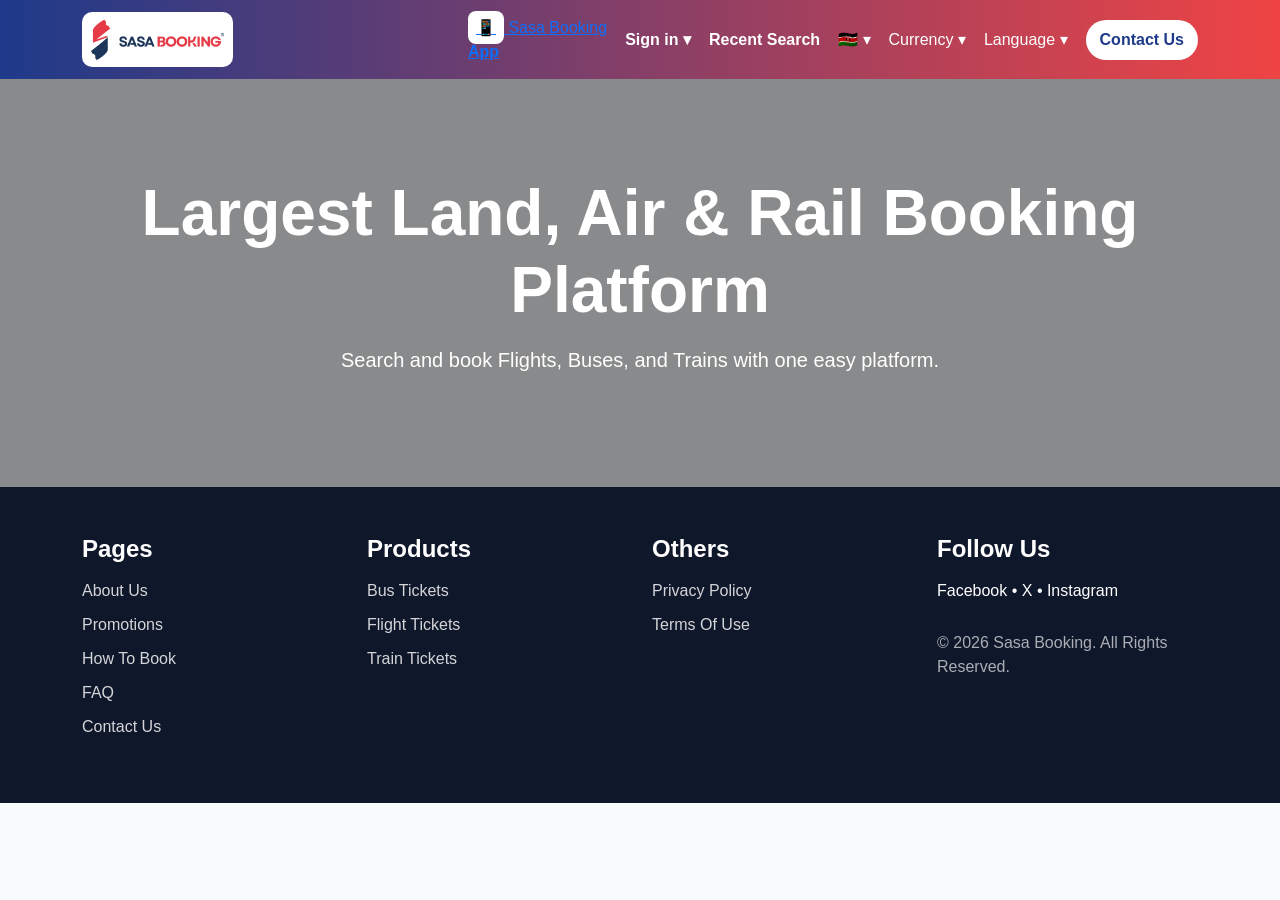
==== commit 3d639b09: "Final homepage professional header" ====
--- a/index.html
+++ b/index.html
@@ -4,483 +4,95 @@
   <meta charset="UTF-8" />
   <meta name="viewport" content="width=device-width, initial-scale=1.0" />
   <title>Sasa Booking</title>
+
   <link href="https://cdn.jsdelivr.net/npm/bootstrap@5.3.3/dist/css/bootstrap.min.css" rel="stylesheet">
   <link rel="stylesheet" href="assets/css/style.css">
 </head>
+
 <body>
 
-<header class="site-header">
-  <div class="container header-inner">
-    <a href="index.html" class="brand">
-      <img src="assets/img/sasa_logo.PNG" alt="Sasa Booking Logo" class="logo-img">
+<!-- ===== NEW PROFESSIONAL HEADER ===== -->
+<header class="top-header">
+  <div class="container top-header-inner">
+
+    <a href="index.html" class="top-brand">
+      <img src="assets/img/sasa_logo.PNG" alt="Sasa Booking Logo" class="top-logo">
     </a>
 
-    <nav class="main-nav">
-  <a href="about.html" class="nav-link-custom active">About Us</a>
-  <a href="promotions.html" class="nav-link-custom">Promotions</a>
-  <a href="how-to-book.html" class="nav-link-custom">How To Book</a>
-  <a href="faq.html" class="nav-link-custom">FAQ</a>
-  <a href="contact.html" class="nav-link-custom">Contact Us</a>
-</nav>
+    <div class="top-actions">
+      <a href="#" class="app-link">
+        <span class="app-icon">📱</span>
+        <span>Sasa Booking<br><strong>App</strong></span>
+      </a>
+
+      <a href="#" class="top-link">Sign in ▾</a>
+      <a href="#" class="top-link">Recent Search</a>
+
+      <div class="top-select">🇰🇪 ▾</div>
+      <div class="top-select">Currency ▾</div>
+      <div class="top-select">Language ▾</div>
+
+      <a href="contact.html" class="contact-link">Contact Us</a>
+    </div>
+
   </div>
 </header>
 
-  <section class="hero-section text-white">
-    <div class="hero-overlay"></div>
-    <div class="container position-relative py-5">
-      <div class="text-center py-5">
-        <h1 class="display-3 fw-bold">Largest Land, Air & Rail Booking Platform</h1>
-        <p class="lead mt-3">Search and book Flights, Buses, and Trains with one easy platform.</p>
-      </div>
+<!-- ===== HERO ===== -->
+<section class="hero-section text-white">
+  <div class="hero-overlay"></div>
+  <div class="container position-relative py-5">
+    <div class="text-center py-5">
+      <h1 class="display-3 fw-bold">Largest Land, Air & Rail Booking Platform</h1>
+      <p class="lead mt-3">Search and book Flights, Buses, and Trains with one easy platform.</p>
+    </div>
+  </div>
+</section>
 
-      <div class="row g-3 mb-4">
-        <div class="col-md-4">
-          <button class="w-100 btn tab-btn active" data-tab="bus">Bus Ticket</button>
-        </div>
-        <div class="col-md-4">
-          <button class="w-100 btn tab-btn" data-tab="flights">Flight Ticket</button>
-        </div>
-        <div class="col-md-4">
-          <button class="w-100 btn tab-btn" data-tab="train">Train Ticket</button>
-        </div>
-      </div>
+<!-- ===== FOOTER ===== -->
+<footer class="site-footer">
+  <div class="container py-5">
+    <div class="row g-4">
 
-      <div class="search-panel p-4 rounded-4">
-        <div class="d-flex gap-2 mb-4 flex-wrap">
-          <button class="btn trip-btn active" data-trip="oneway">One Way</button>
-          <button class="btn trip-btn" data-trip="round">Round Trip</button>
-        </div>
-
-        <h2 class="h1 fw-bold mb-4" id="ticketTitle">Bus Tickets</h2>
-
-        <form id="searchForm" class="row g-3">
-          <div class="col-md-2">
-            <input class="form-control form-control-lg" id="fromInput" list="fromCities" placeholder="From (Bus)">
-            <datalist id="fromCities"></datalist>
-          </div>
-
-          <div class="col-md-2">
-            <input class="form-control form-control-lg" id="toInput" list="toCities" placeholder="To (Bus)">
-            <datalist id="toCities"></datalist>
-          </div>
-
-          <div class="col-md-2">
-            <input type="date" class="form-control form-control-lg" id="departDate">
-          </div>
-
-          <div class="col-md-2" id="returnDateWrap" style="display:none;">
-            <input type="date" class="form-control form-control-lg" id="returnDate">
-          </div>
-
-          <div class="col-md-2">
-            <select class="form-select form-select-lg" id="adultCount">
-              <option value="1">1 Adult</option>
-              <option value="2">2 Adults</option>
-              <option value="3">3 Adults</option>
-              <option value="4">4 Adults</option>
-            </select>
-          </div>
-
-          <div class="col-md-2">
-            <button type="submit" class="btn btn-search w-100 btn-lg">Search</button>
-          </div>
-        </form>
-      </div>
-    </div>
-  </section>
-
-  <section class="container py-5">
-    <div class="row g-4">
-      <div class="col-md-4">
-        <div class="card promo-card h-100 text-center">
-          <div class="card-body">
-            <h3 class="fw-bold">Bus deals up to 20% off</h3>
-            <p class="text-primary fs-3 mt-3">Use code: SASABUS</p>
-            <p class="text-muted">Selected routes only</p>
-          </div>
-        </div>
-      </div>
-
-      <div class="col-md-4">
-        <div class="card promo-card h-100 text-center">
-          <div class="card-body">
-            <h3 class="fw-bold">Flight promo for regional routes</h3>
-            <p class="text-primary fs-3 mt-3">Book Nairobi, Mogadishu, Doha</p>
-            <p class="text-muted">Limited seats available</p>
-          </div>
-        </div>
-      </div>
-
-      <div class="col-md-4">
-        <div class="card promo-card h-100 text-center">
-          <div class="card-body">
-            <h3 class="fw-bold">Refer & Earn</h3>
-            <p class="text-primary fs-3 mt-3">Invite friends and earn rewards</p>
-            <p class="text-muted">More benefits coming soon</p>
-          </div>
-        </div>
-      </div>
-    </div>
-  </section>
-
-  <section class="container pb-5">
-    <div class="d-flex justify-content-between align-items-center mb-4">
-      <div>
-        <h2 class="section-title">Transport Operators' Offers</h2>
-        <p class="text-muted">Explore featured promotions and special operator campaigns.</p>
-      </div>
-      <a href="promotions.html" class="btn btn-outline-dark">View all</a>
-    </div>
-
-    <div class="row g-4">
-      <div class="col-md-4">
-        <div class="offer-box h-100">
-          <div class="offer-top">
-            <h3>Nairobi to Mombasa bus discount</h3>
-            <p>Enjoy discounted intercity trips with selected operators.</p>
-          </div>
-          <div class="offer-bottom">Nairobi to Mombasa bus discount</div>
-        </div>
-      </div>
-
-      <div class="col-md-4">
-        <div class="offer-box h-100">
-          <div class="offer-top">
-            <h3>Comfort routes now available</h3>
-            <p>Premium seats and better amenities on major corridors.</p>
-          </div>
-          <div class="offer-bottom">Comfort routes now available</div>
-        </div>
-      </div>
-
-      <div class="col-md-4">
-        <div class="offer-box h-100">
-          <div class="offer-top">
-            <h3>Flexible booking options</h3>
-            <p>Easy reschedule and customer support on eligible tickets.</p>
-          </div>
-          <div class="offer-bottom">Flexible booking options</div>
-        </div>
-      </div>
-    </div>
-  </section>
-
-  <section class="container pb-5">
-    <div class="row g-4">
-      <div class="col-lg-4">
-        <div class="filter-box">
-          <div class="d-flex justify-content-between align-items-center border-bottom p-4">
-            <h3 class="mb-0 fw-bold">Filter</h3>
-            <button class="btn btn-link text-decoration-none p-0" id="resetFilters">Reset</button>
-          </div>
-
-          <div class="p-4 border-bottom">
-            <h4 class="fw-bold mb-3">Depart Time</h4>
-            <div class="form-check mb-2">
-              <input class="form-check-input time-filter" type="checkbox" value="Morning" id="timeMorning">
-              <label class="form-check-label" for="timeMorning">Morning</label>
-            </div>
-            <div class="form-check mb-2">
-              <input class="form-check-input time-filter" type="checkbox" value="Afternoon" id="timeAfternoon">
-              <label class="form-check-label" for="timeAfternoon">Afternoon</label>
-            </div>
-            <div class="form-check">
-              <input class="form-check-input time-filter" type="checkbox" value="Evening" id="timeEvening">
-              <label class="form-check-label" for="timeEvening">Evening</label>
-            </div>
-          </div>
-
-          <div class="p-4 border-bottom">
-            <h4 class="fw-bold mb-3" id="operatorHeading">Bus Operator</h4>
-            <div id="operatorFilters"></div>
-          </div>
-
-          <div class="p-4">
-            <h4 class="fw-bold mb-3">Amenities</h4>
-            <div id="amenityFilters"></div>
-          </div>
-        </div>
-      </div>
-
-      <div class="col-lg-8">
-        <div class="d-flex justify-content-between align-items-center mb-4 flex-wrap gap-3">
-          <div>
-            <h2 class="fw-bold mb-1" id="resultsTitle">Any City → Any Destination</h2>
-            <p class="text-muted mb-0"><span id="resultsCount">0</span> trips found.</p>
-          </div>
-
-          <div class="d-flex align-items-center gap-2">
-            <label class="fw-semibold">Sort By</label>
-            <select class="form-select" id="sortBy" style="width: 260px;">
-              <option value="earliest">Departure (Earliest)</option>
-              <option value="latest">Departure (Latest)</option>
-              <option value="cheapest">Cheapest Price</option>
-              <option value="highest">Highest Price</option>
-              <option value="seats-high">Seat Availability (Highest)</option>
-              <option value="seats-low">Seat Availability (Lowest)</option>
-            </select>
-          </div>
-        </div>
-
-        <div id="resultsList"></div>
-      </div>
-    </div>
-  </section>
-
-  <section id="bookingSection" class="container pb-5" style="display:none;">
-    <div class="card shadow-sm rounded-4 border-0">
-      <div class="card-body p-4 p-md-5">
-        <h2 class="fw-bold mb-4">Ticket Collector Info</h2>
-
-        <div class="row g-4 border-bottom pb-4">
-          <div class="col-md-4"><label class="fw-semibold">Title</label></div>
-          <div class="col-md-8">
-            <select class="form-select form-select-lg" id="title">
-              <option>Mr</option>
-              <option>Mrs</option>
-              <option>Ms</option>
-            </select>
-          </div>
-
-          <div class="col-md-4"><label class="fw-semibold">Name (as per Passport) *</label></div>
-          <div class="col-md-8"><input class="form-control form-control-lg" id="fullName"></div>
-
-          <div class="col-md-4">
-            <label class="fw-semibold">Email Address*</label>
-            <p class="text-muted small mt-2 mb-0">Your email is used to send you the ticket booking.</p>
-          </div>
-          <div class="col-md-8"><input type="email" class="form-control form-control-lg" id="email"></div>
-
-          <div class="col-md-4"><label class="fw-semibold">Re-Enter Email Address*</label></div>
-          <div class="col-md-8"><input type="email" class="form-control form-control-lg" id="confirmEmail"></div>
-
-          <div class="col-md-4">
-            <label class="fw-semibold">Contact No*</label>
-            <p class="text-muted small mt-2 mb-0">For emergency call</p>
-          </div>
-          <div class="col-md-8"><input class="form-control form-control-lg" id="phone"></div>
-
-          <div class="col-md-4"><label class="fw-semibold">Nationality/Region*</label></div>
-          <div class="col-md-8">
-            <select class="form-select form-select-lg" id="nationality">
-              <option>Somalia</option>
-              <option>Kenya</option>
-              <option>Malaysia</option>
-              <option>UAE</option>
-              <option>Turkey</option>
-            </select>
-          </div>
-        </div>
-
-        <div class="mt-5">
-          <h3 class="fw-bold mb-4">Passenger Information</h3>
-          <div class="border rounded-4 p-4">
-            <h4 class="fw-bold mb-4">Passenger Information 1</h4>
-            <p class="mb-4"><strong>Ticket Type:</strong> <span id="ticketTypeLabel">Bus Only</span></p>
-
-            <div class="row g-3">
-              <div class="col-md-6">
-                <input class="form-control form-control-lg" id="passengerName" placeholder="Full Name as per Passport">
-              </div>
-              <div class="col-md-6">
-                <input class="form-control form-control-lg" id="passengerPhone" placeholder="Contact Number">
-              </div>
-              <div class="col-12">
-                <input class="form-control form-control-lg" id="idNumber" placeholder="Passport / ID Number">
-              </div>
-            </div>
-          </div>
-        </div>
-
-        <div id="formError" class="alert alert-danger mt-4 d-none"></div>
-
-        <button class="btn btn-primary btn-lg mt-4 px-5" id="confirmBookingBtn">Confirm Booking</button>
-
-        <div id="bookingSuccess" class="alert alert-success mt-4 d-none"></div>
-      </div>
-    </div>
-  </section>
-
-  <section class="container py-5">
-    <div class="row g-4">
       <div class="col-md-3">
-        <h3 class="fw-bold mb-3">Popular Bus Routes</h3>
-        <ul class="popular-list">
-          <li>Nairobi To Mombasa</li>
-          <li>Nairobi To Kisumu</li>
-          <li>Nairobi To Nakuru</li>
-          <li>Nairobi To Eldoret</li>
-          <li>Mombasa To Nairobi</li>
-          <li>Kisumu To Nairobi</li>
+        <h4>Pages</h4>
+        <ul class="footer-list">
+          <li><a href="about.html">About Us</a></li>
+          <li><a href="promotions.html">Promotions</a></li>
+          <li><a href="how-to-book.html">How To Book</a></li>
+          <li><a href="faq.html">FAQ</a></li>
+          <li><a href="contact.html">Contact Us</a></li>
         </ul>
-        <a href="bus-tickets.html" class="btn btn-outline-dark mt-3">View More</a>
       </div>
 
       <div class="col-md-3">
-        <h3 class="fw-bold mb-3">Popular Train Routes</h3>
-        <ul class="popular-list">
-          <li>Nairobi To Mombasa</li>
-          <li>Mombasa To Nairobi</li>
-          <li>Nairobi To Nakuru</li>
-          <li>Kisumu To Nairobi</li>
+        <h4>Products</h4>
+        <ul class="footer-list">
+          <li><a href="bus-tickets.html">Bus Tickets</a></li>
+          <li><a href="flight-tickets.html">Flight Tickets</a></li>
+          <li><a href="train-tickets.html">Train Tickets</a></li>
         </ul>
-        <a href="train-tickets.html" class="btn btn-outline-dark mt-3">View More</a>
       </div>
 
       <div class="col-md-3">
-        <h3 class="fw-bold mb-3">Popular Flight Routes</h3>
-        <ul class="popular-list">
-          <li>Mogadishu To Nairobi</li>
-          <li>Nairobi To Istanbul</li>
-          <li>Mogadishu To Doha</li>
-          <li>Nairobi To Dubai</li>
-          <li>Nairobi To London</li>
+        <h4>Others</h4>
+        <ul class="footer-list">
+          <li><a href="#">Privacy Policy</a></li>
+          <li><a href="#">Terms Of Use</a></li>
         </ul>
-        <a href="flight-tickets.html" class="btn btn-outline-dark mt-3">View More</a>
       </div>
 
       <div class="col-md-3">
-        <h3 class="fw-bold mb-3">Popular Cities</h3>
-        <ul class="popular-list">
-          <li>Nairobi</li>
-          <li>Mogadishu</li>
-          <li>Mombasa</li>
-          <li>Kisumu</li>
-          <li>Doha</li>
-          <li>Istanbul</li>
-        </ul>
-        <a href="operators.html" class="btn btn-outline-dark mt-3">View More</a>
+        <h4>Follow Us</h4>
+        <p>Facebook • X • Instagram</p>
+        <p class="copyright">© 2026 Sasa Booking. All Rights Reserved.</p>
       </div>
+
     </div>
-  </section>
+  </div>
+</footer>
 
-  <section class="stats-section text-white py-5">
-    <div class="container">
-      <h2 class="text-center fw-bold mb-5">Sasa Booking Statistics</h2>
-      <div class="row text-center g-4">
-        <div class="col-md-3">
-          <div class="stats-number">3M+</div>
-          <h3>Users</h3>
-          <p>Growing regional users across travel modes.</p>
-        </div>
-        <div class="col-md-3">
-          <div class="stats-number">40M</div>
-          <h3>Trips Booked</h3>
-          <p>A scalable model for bookings across operators.</p>
-        </div>
-        <div class="col-md-3">
-          <div class="stats-number">4000+</div>
-          <h3>Operators</h3>
-          <p>Future-ready partner onboarding architecture.</p>
-        </div>
-        <div class="col-md-3">
-          <div class="stats-number">60000+</div>
-          <h3>Routes</h3>
-          <p>Built for multi-route, multi-country expansion.</p>
-        </div>
-      </div>
-    </div>
-  </section>
+<script src="assets/js/app.js"></script>
 
-  <section class="container py-5">
-    <h2 class="text-center fw-bold mb-5">Why Book With Sasa Booking?</h2>
-    <div class="row g-4">
-      <div class="col-md-6">
-        <div class="benefit-card">
-          <h3>Trusted Platform</h3>
-          <p>A reliable booking experience for buses, trains, and flights across the region.</p>
-        </div>
-      </div>
-      <div class="col-md-6">
-        <div class="benefit-card">
-          <h3>Transparent Pricing</h3>
-          <p>Clear fares and booking details with no confusing journey information.</p>
-        </div>
-      </div>
-      <div class="col-md-6">
-        <div class="benefit-card">
-          <h3>Multiple Booking Options</h3>
-          <p>Search different travel modes in one place and compare the best option.</p>
-        </div>
-      </div>
-      <div class="col-md-6">
-        <div class="benefit-card">
-          <h3>Regional Coverage</h3>
-          <p>Built for East Africa first, with room to scale wider across regional markets.</p>
-        </div>
-      </div>
-      <div class="col-md-6">
-        <div class="benefit-card">
-          <h3>Deals & Promotions</h3>
-          <p>Get access to selected operator offers, route discounts, and future loyalty rewards.</p>
-        </div>
-      </div>
-      <div class="col-md-6">
-        <div class="benefit-card">
-          <h3>Easy Support</h3>
-          <p>Get help with bookings, changes, and questions through simple support channels.</p>
-        </div>
-      </div>
-    </div>
-  </section>
-
-  <footer class="site-footer">
-    <div class="container py-5">
-      <div class="row g-4">
-        <div class="col-md-3 col-lg-2">
-          <h4>Pages</h4>
-          <ul class="footer-list">
-            <li><a href="about.html">About Us</a></li>
-            <li><a href="promotions.html">Promotions</a></li>
-            <li><a href="how-to-book.html">How To Book</a></li>
-            <li><a href="faq.html">FAQ</a></li>
-            <li><a href="contact.html">Contact Us</a></li>
-          </ul>
-        </div>
-        <div class="col-md-3 col-lg-2">
-          <h4>Products</h4>
-          <ul class="footer-list">
-            <li><a href="bus-tickets.html">Bus Tickets</a></li>
-            <li><a href="flight-tickets.html">Flight Tickets</a></li>
-            <li><a href="train-tickets.html">Train Tickets</a></li>
-            <li><a href="operators.html">Operators</a></li>
-            <li><a href="stations-terminals.html">Stations & Terminals</a></li>
-          </ul>
-        </div>
-        <div class="col-md-3 col-lg-2">
-          <h4>Mobile Apps</h4>
-          <ul class="footer-list">
-            <li><a href="#">Android</a></li>
-            <li><a href="#">iOS</a></li>
-            <li><a href="#">Huawei</a></li>
-          </ul>
-        </div>
-        <div class="col-md-3 col-lg-2">
-          <h4>Others</h4>
-          <ul class="footer-list">
-            <li><a href="#">Become Our Supplier</a></li>
-            <li><a href="#">Affiliate / Agent</a></li>
-            <li><a href="#">Privacy Policy</a></li>
-            <li><a href="#">Terms Of Use</a></li>
-          </ul>
-        </div>
-        <div class="col-md-12 col-lg-4">
-          <h4>Follow Us</h4>
-          <p>Facebook • X • Instagram</p>
-          <p class="copyright">© 2026 Sasa Booking. All Rights Reserved.</p>
-        </div>
-      </div>
-    </div>
-  </footer>
-
-  <script src="https://code.jquery.com/jquery-3.7.1.min.js"></script>
-  <script src="assets/js/data.js"></script>
-  <script src="assets/js/search.js"></script>
-  <script src="assets/js/app.js"></script>
 </body>
-</html><h4>Mobile Apps</h4>
-<ul class="footer-list">
-  <li><a href="#">Android App</a></li>
-  <li><a href="#">iOS App</a></li>
-  <li><a href="#">Huawei AppGallery</a></li>
-</ul>+</html>
--- a/assets/css/style.css
+++ b/assets/css/style.css
@@ -856,4 +856,85 @@
   .hero-text {
     font-size: 16px !important;
   }
+}.send-btn {
+  background-color: #1E3A8A;   /* brand blue */
+  color: #ffffff !important;   /* make text white */
+  border: none;
+  font-weight: 600;
+  letter-spacing: 0.5px;
+}
+
+.send-btn:hover {
+  background-color: #162f6b;   /* darker on hover */
+  color: #ffffff;
+}/* FINAL BUTTON TEXT FIX */
+.contact-form .send-btn,
+.contact-form button.send-btn,
+button.send-btn,
+.btn-search.send-btn {
+  background: #1E3A8A !important;
+  color: #ffffff !important;
+  border: none !important;
+  font-weight: 800 !important;
+  font-size: 18px !important;
+}
+
+.contact-form .send-btn:hover,
+.contact-form button.send-btn:hover,
+button.send-btn:hover,
+.btn-search.send-btn:hover {
+  background: #162f6b !important;
+  color: #ffffff !important;
+}/* HIDE MOBILE APPS COLUMN COMPLETELY */
+.site-footer .footer-column:nth-child(3) {
+  display: none;
+}.footer-note {
+  margin-top: 10px;
+  font-size: 14px;
+  opacity: 0.7;
+}/* ===== HEADER STYLE ===== */
+.top-header {
+  background: linear-gradient(90deg, #1E3A8A, #EF4444);
+  color: white;
+  padding: 12px 0;
+}
+
+.top-header-inner {
+  display: flex;
+  align-items: center;
+  justify-content: space-between;
+}
+
+.top-logo {
+  height: 55px;
+  background: white;
+  padding: 6px;
+  border-radius: 10px;
+}
+
+.top-actions {
+  display: flex;
+  align-items: center;
+  gap: 18px;
+}
+
+.top-link,
+.contact-link {
+  color: white;
+  text-decoration: none;
+  font-weight: 600;
+}
+
+.contact-link {
+  background: white;
+  color: #1E3A8A;
+  padding: 8px 14px;
+  border-radius: 20px;
+}
+
+.app-icon {
+  background: white;
+  color: #1E3A8A;
+  padding: 8px;
+  border-radius: 8px;
 }
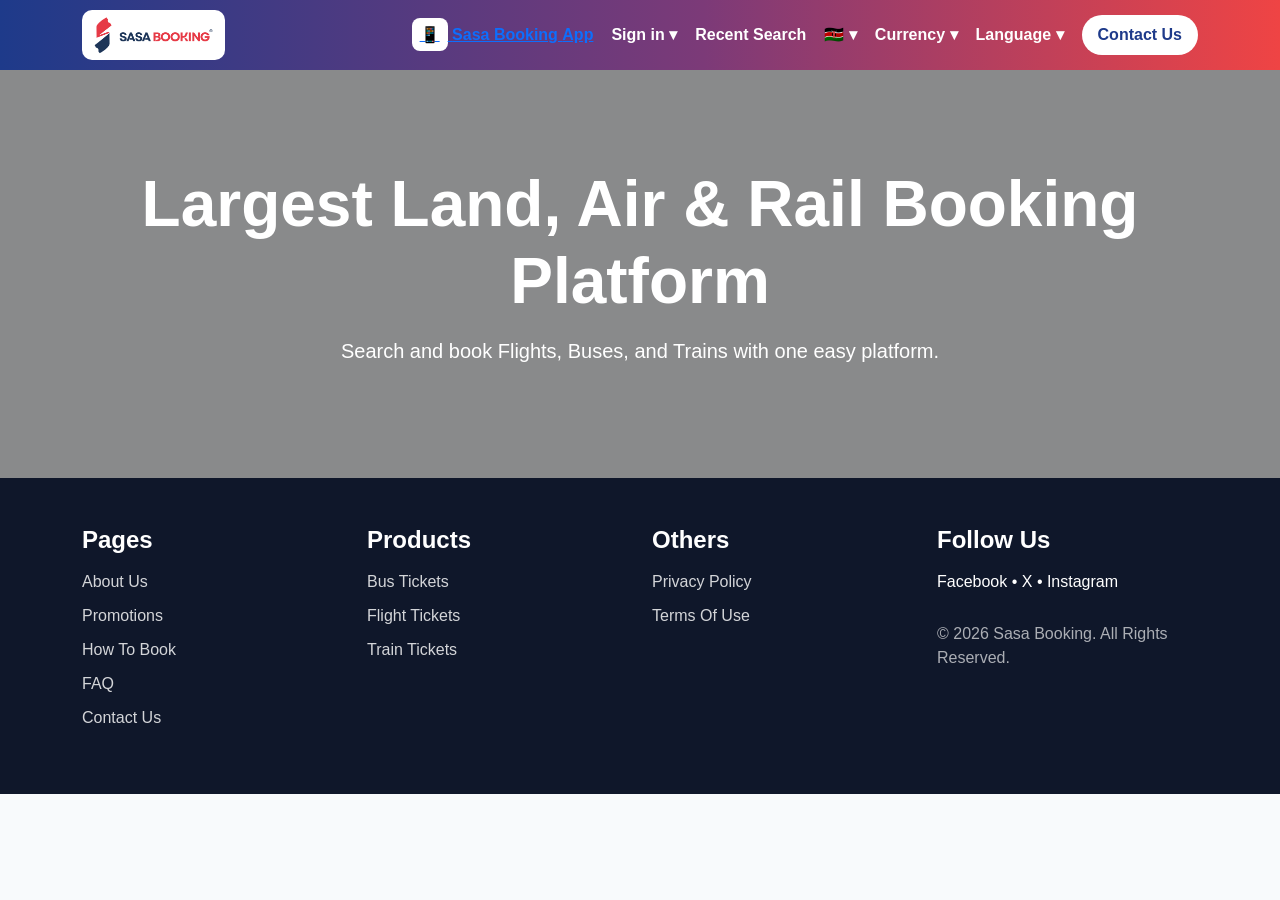
==== commit c31d9a10: "Add professional header style" ====
--- a/index.html
+++ b/index.html
@@ -21,9 +21,11 @@
 
     <div class="top-actions">
       <a href="#" class="app-link">
-        <span class="app-icon">📱</span>
-        <span>Sasa Booking<br><strong>App</strong></span>
-      </a>
+  <span class="app-icon">📱</span>
+  <span class="app-text">
+    Sasa Booking <strong>App</strong>
+  </span>
+</a>
 
       <a href="#" class="top-link">Sign in ▾</a>
       <a href="#" class="top-link">Recent Search</a>
--- a/assets/css/style.css
+++ b/assets/css/style.css
@@ -937,4 +937,47 @@
   color: #1E3A8A;
   padding: 8px;
   border-radius: 8px;
+}/* ===== PROFESSIONAL HOME HEADER ===== */
+.top-header {
+  background: linear-gradient(90deg, #1E3A8A 0%, #7c3a78 55%, #EF4444 100%);
+  padding: 10px 0;
+}
+
+.top-header-inner {
+  display: flex;
+  align-items: center;
+  justify-content: space-between;
+}
+
+.top-logo {
+  height: 50px;
+  background: white;
+  padding: 6px 10px;
+  border-radius: 10px;
+}
+
+.top-actions {
+  display: flex;
+  align-items: center;
+  gap: 18px;
+  color: white;
+  font-weight: 600;
+}
+
+.top-link {
+  color: white;
+  text-decoration: none;
+}
+
+.top-link:hover {
+  color: #ffd7d7;
+}
+
+.contact-link {
+  background: white;
+  color: #1E3A8A;
+  padding: 8px 16px;
+  border-radius: 20px;
+  font-weight: bold;
+  text-decoration: none;
 }
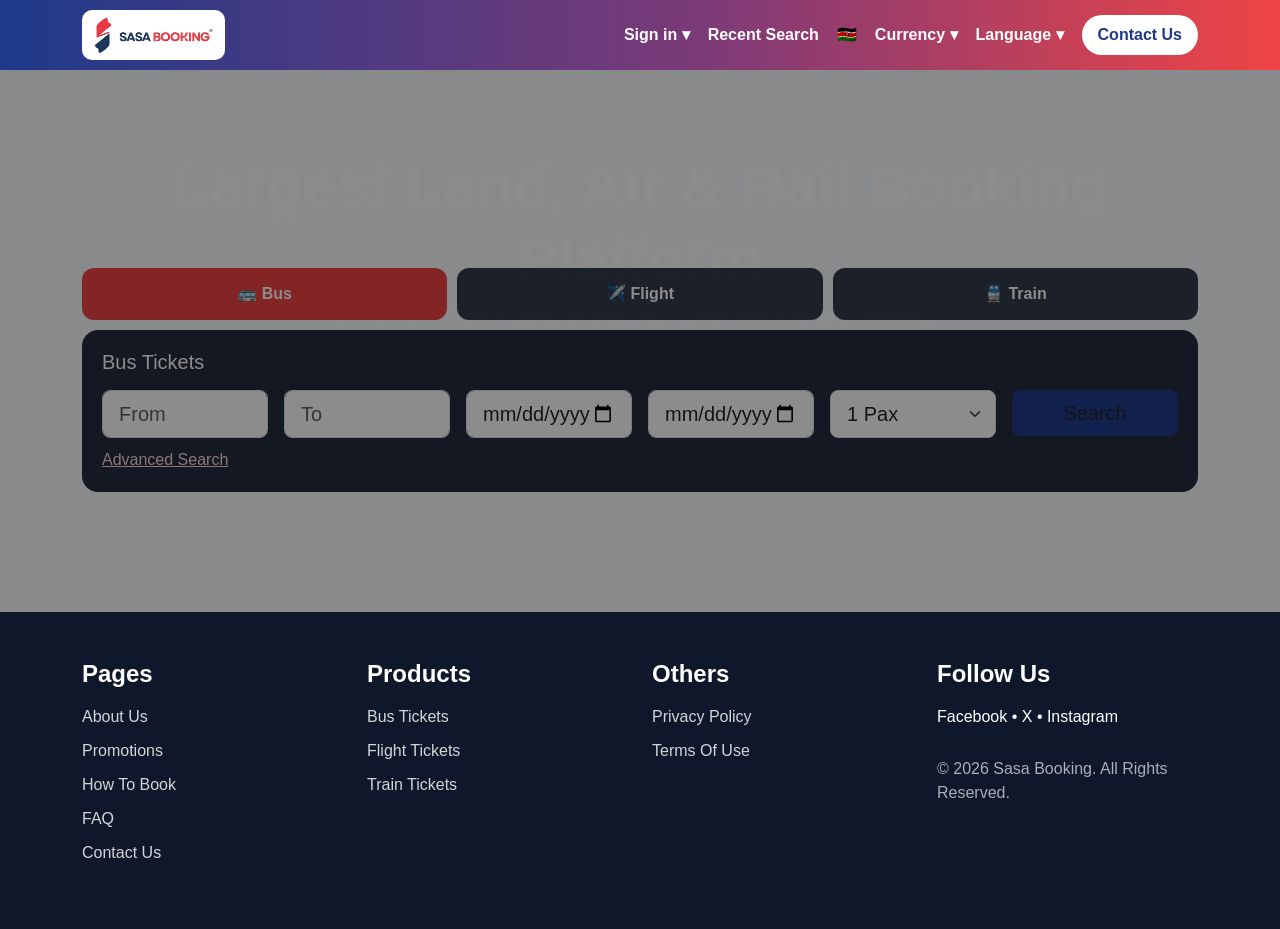
==== commit 71985d41: "Upgrade homepage design with booking UI" ====
--- a/index.html
+++ b/index.html
@@ -2,7 +2,7 @@
 <html lang="en">
 <head>
   <meta charset="UTF-8" />
-  <meta name="viewport" content="width=device-width, initial-scale=1.0" />
+  <meta name="viewport" content="width=device-width, initial-scale=1.0"/>
   <title>Sasa Booking</title>
 
   <link href="https://cdn.jsdelivr.net/npm/bootstrap@5.3.3/dist/css/bootstrap.min.css" rel="stylesheet">
@@ -11,47 +11,91 @@
 
 <body>
 
-<!-- ===== NEW PROFESSIONAL HEADER ===== -->
+<!-- HEADER -->
 <header class="top-header">
   <div class="container top-header-inner">
 
-    <a href="index.html" class="top-brand">
-      <img src="assets/img/sasa_logo.PNG" alt="Sasa Booking Logo" class="top-logo">
+    <a href="index.html">
+      <img src="assets/img/sasa_logo.PNG" class="top-logo">
     </a>
 
     <div class="top-actions">
-      <a href="#" class="app-link">
-  <span class="app-icon">📱</span>
-  <span class="app-text">
-    Sasa Booking <strong>App</strong>
-  </span>
-</a>
-
-      <a href="#" class="top-link">Sign in ▾</a>
-      <a href="#" class="top-link">Recent Search</a>
-
-      <div class="top-select">🇰🇪 ▾</div>
-      <div class="top-select">Currency ▾</div>
-      <div class="top-select">Language ▾</div>
-
+      <span class="top-link">Sign in ▾</span>
+      <span class="top-link">Recent Search</span>
+      <span class="top-link">🇰🇪</span>
+      <span class="top-link">Currency ▾</span>
+      <span class="top-link">Language ▾</span>
       <a href="contact.html" class="contact-link">Contact Us</a>
     </div>
 
   </div>
 </header>
 
-<!-- ===== HERO ===== -->
+<!-- HERO -->
 <section class="hero-section text-white">
   <div class="hero-overlay"></div>
-  <div class="container position-relative py-5">
-    <div class="text-center py-5">
-      <h1 class="display-3 fw-bold">Largest Land, Air & Rail Booking Platform</h1>
-      <p class="lead mt-3">Search and book Flights, Buses, and Trains with one easy platform.</p>
+
+  <div class="container text-center hero-content">
+    <h1 class="hero-title">Largest Land, Air & Rail Booking Platform</h1>
+    <p class="hero-sub">Search and book Flights, Buses, and Trains with one easy platform.</p>
+  </div>
+
+  <!-- BOOKING -->
+  <div class="container">
+    <div class="booking-wrapper">
+
+      <!-- Tabs -->
+      <div class="booking-tabs">
+        <button class="tab-btn active">🚌 Bus</button>
+        <button class="tab-btn">✈️ Flight</button>
+        <button class="tab-btn">🚆 Train</button>
+      </div>
+
+      <!-- Form -->
+      <div class="booking-card">
+
+        <h5 class="text-white mb-3">Bus Tickets</h5>
+
+        <div class="row g-3">
+
+          <div class="col-lg-2 col-12">
+            <input class="form-control form-control-lg" placeholder="From">
+          </div>
+
+          <div class="col-lg-2 col-12">
+            <input class="form-control form-control-lg" placeholder="To">
+          </div>
+
+          <div class="col-lg-2 col-6">
+            <input type="date" class="form-control form-control-lg">
+          </div>
+
+          <div class="col-lg-2 col-6">
+            <input type="date" class="form-control form-control-lg">
+          </div>
+
+          <div class="col-lg-2 col-6">
+            <select class="form-select form-select-lg">
+              <option>1 Pax</option>
+              <option>2 Pax</option>
+            </select>
+          </div>
+
+          <div class="col-lg-2 col-6">
+            <button class="btn btn-search w-100 btn-lg">Search</button>
+          </div>
+
+        </div>
+
+        <a href="#" class="advanced-link">Advanced Search</a>
+
+      </div>
     </div>
   </div>
+
 </section>
 
-<!-- ===== FOOTER ===== -->
+<!-- FOOTER -->
 <footer class="site-footer">
   <div class="container py-5">
     <div class="row g-4">
@@ -94,7 +138,5 @@
   </div>
 </footer>
 
-<script src="assets/js/app.js"></script>
-
 </body>
 </html>
--- a/assets/css/style.css
+++ b/assets/css/style.css
@@ -980,4 +980,78 @@
   border-radius: 20px;
   font-weight: bold;
   text-decoration: none;
+}/* ===== HERO IMPROVEMENT ===== */
+.hero-section {
+  position: relative;
+  padding-bottom: 120px;
+}
+
+.hero-content {
+  padding-top: 80px;
+}
+
+.hero-title {
+  font-size: 60px;
+  font-weight: 900;
+}
+
+.hero-sub {
+  font-size: 20px;
+}
+
+/* ===== BOOKING ===== */
+.booking-wrapper {
+  margin-top: -80px;
+}
+
+.booking-tabs {
+  display: flex;
+  gap: 10px;
+  margin-bottom: 10px;
+}
+
+.booking-tabs button {
+  flex: 1;
+  padding: 14px;
+  border-radius: 12px;
+  border: none;
+  background: rgba(31,41,55,0.9);
+  color: white;
+  font-weight: bold;
+}
+
+.booking-tabs .active {
+  background: #EF4444;
+}
+
+.booking-card {
+  background: rgba(15,23,42,0.9);
+  padding: 20px;
+  border-radius: 16px;
+}
+
+.advanced-link {
+  display: inline-block;
+  margin-top: 10px;
+  color: #ffd7d7;
+}
+
+/* ===== MOBILE FIX ===== */
+@media (max-width: 768px) {
+
+  .top-actions {
+    display: none;
+  }
+
+  .hero-title {
+    font-size: 32px;
+  }
+
+  .booking-wrapper {
+    margin-top: -60px;
+  }
+
+  .booking-tabs {
+    flex-direction: column;
+  }
 }
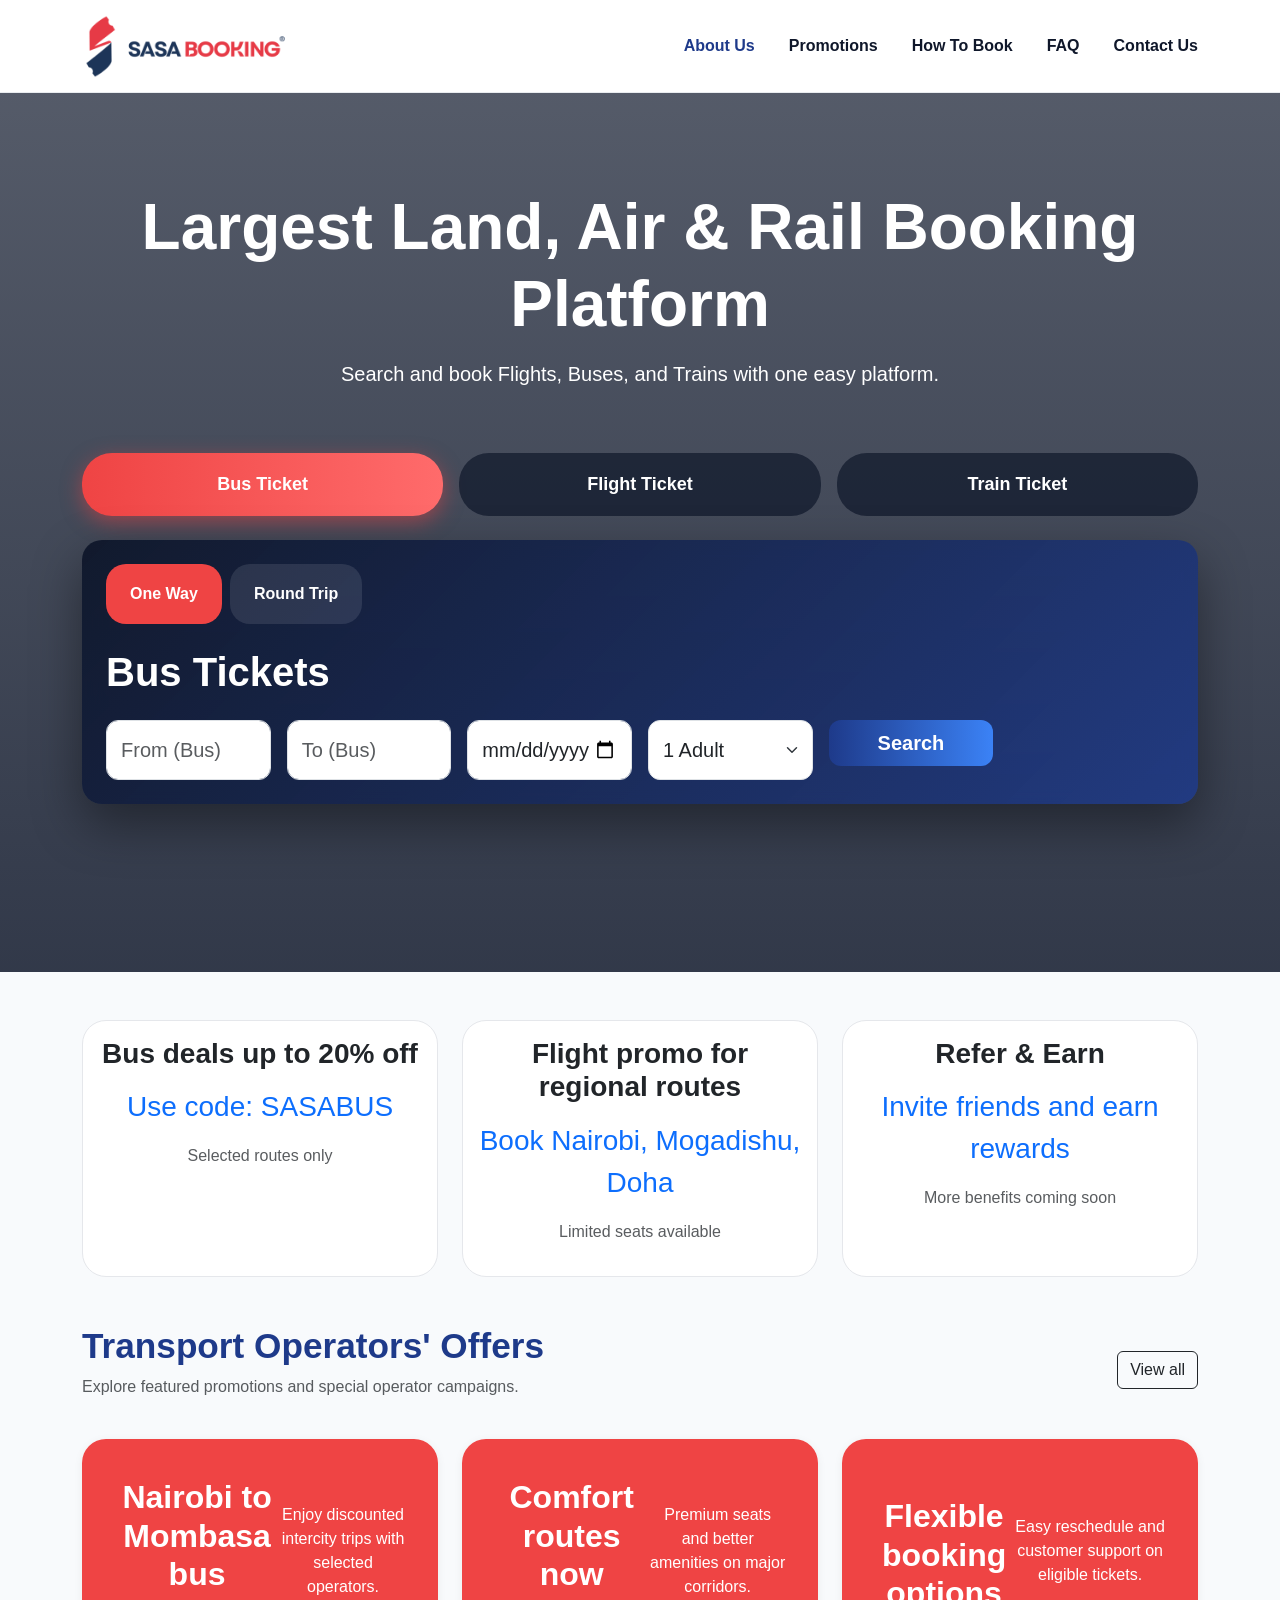
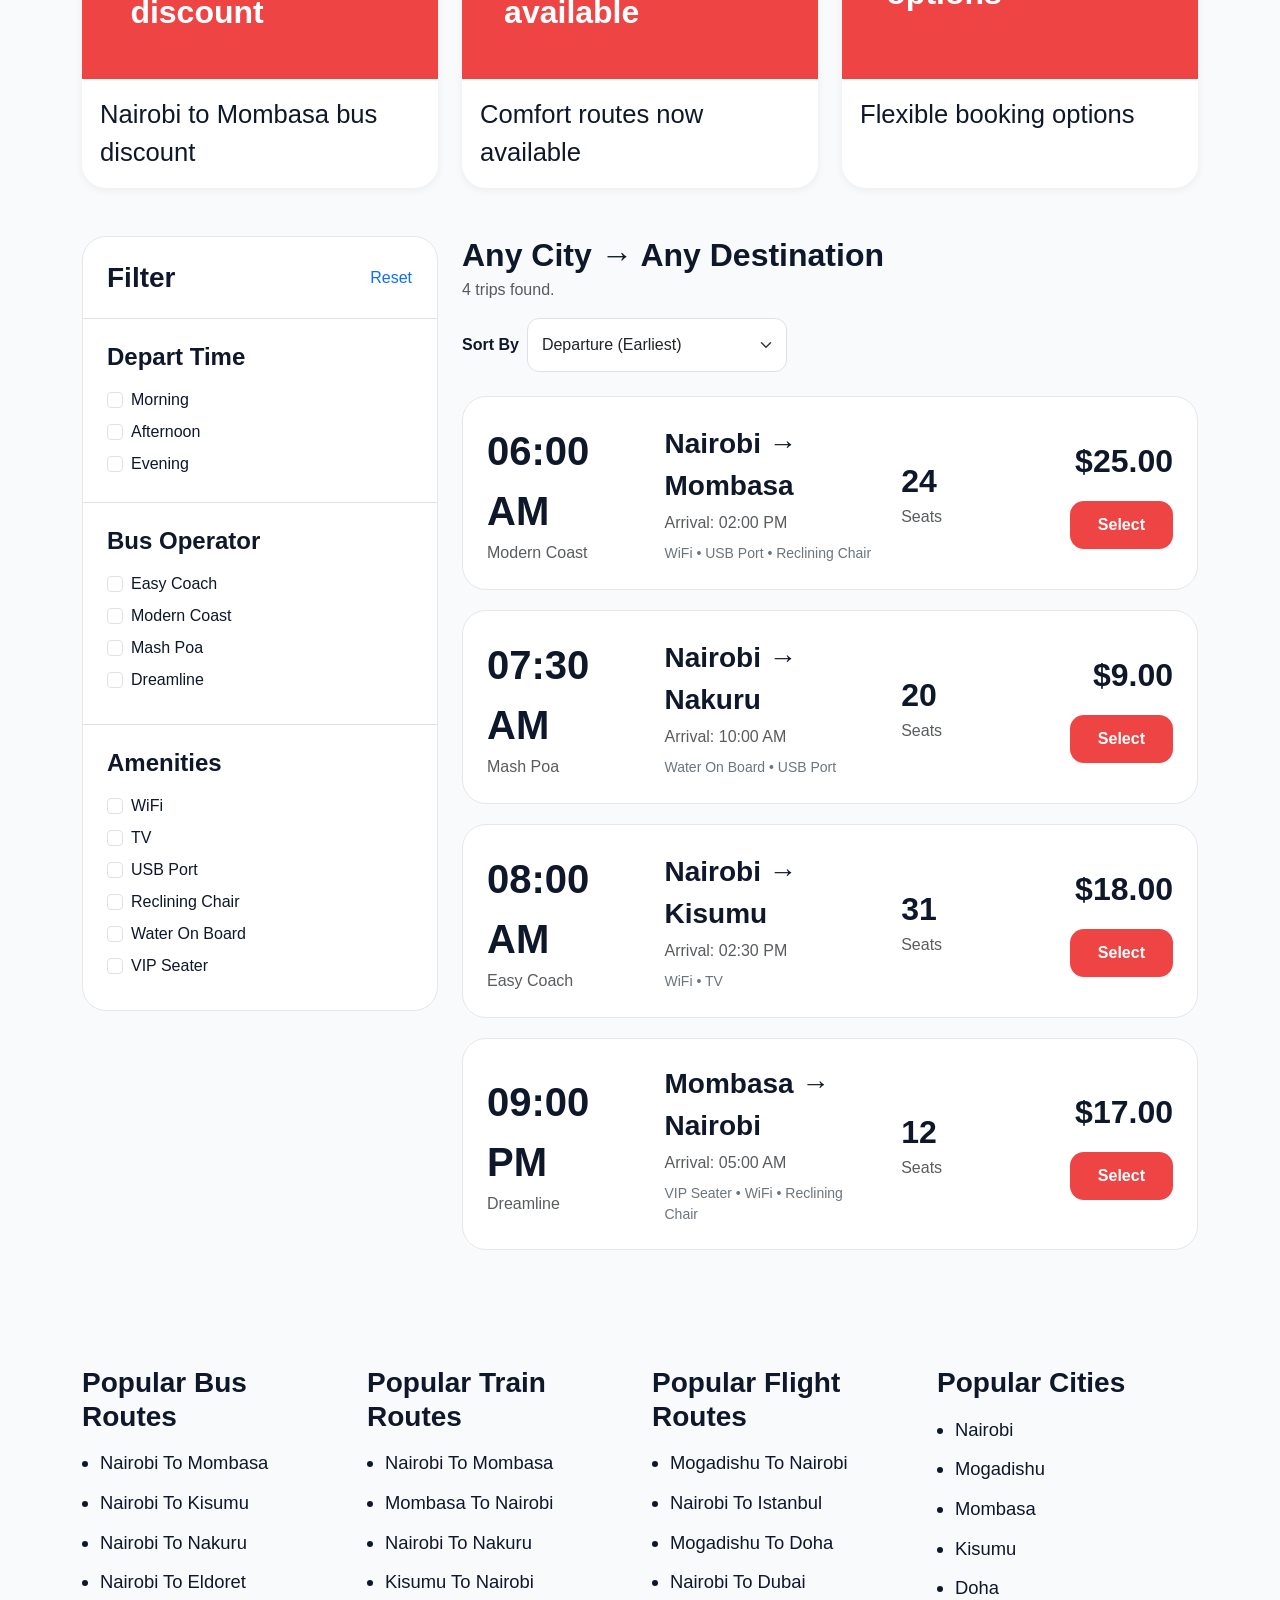
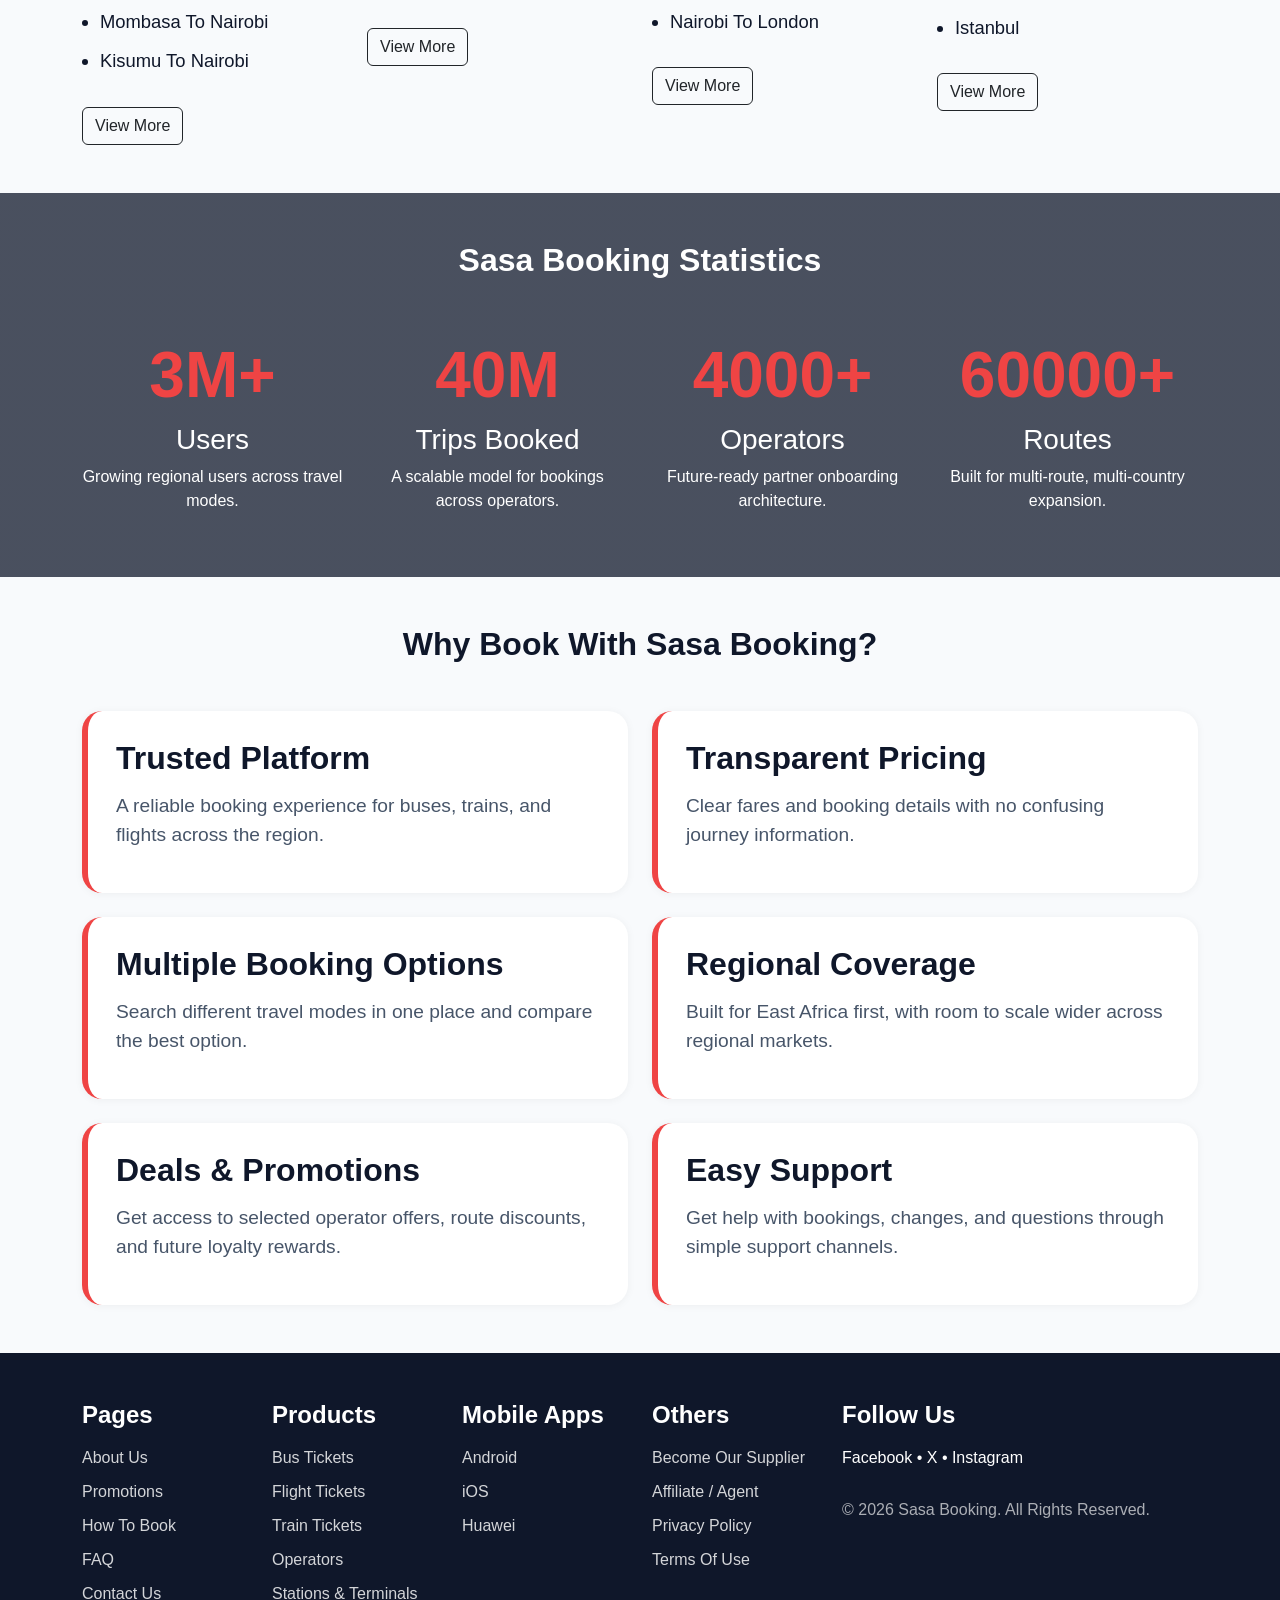
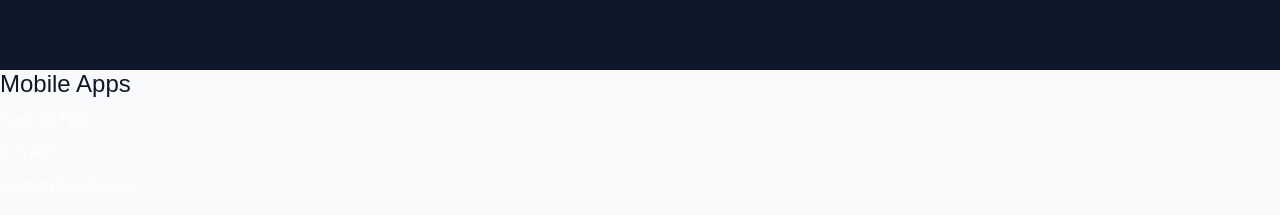
==== commit 4e85a2e9: "Restore working homepage features" ====
--- a/index.html
+++ b/index.html
@@ -2,141 +2,485 @@
 <html lang="en">
 <head>
   <meta charset="UTF-8" />
-  <meta name="viewport" content="width=device-width, initial-scale=1.0"/>
+  <meta name="viewport" content="width=device-width, initial-scale=1.0" />
   <title>Sasa Booking</title>
-
   <link href="https://cdn.jsdelivr.net/npm/bootstrap@5.3.3/dist/css/bootstrap.min.css" rel="stylesheet">
   <link rel="stylesheet" href="assets/css/style.css">
 </head>
-
 <body>
 
-<!-- HEADER -->
-<header class="top-header">
-  <div class="container top-header-inner">
-
-    <a href="index.html">
-      <img src="assets/img/sasa_logo.PNG" class="top-logo">
+<header class="site-header">
+  <div class="container header-inner">
+    <a href="index.html" class="brand">
+      <img src="assets/img/sasa_logo.PNG" alt="Sasa Booking Logo" class="logo-img">
     </a>
 
-    <div class="top-actions">
-      <span class="top-link">Sign in ▾</span>
-      <span class="top-link">Recent Search</span>
-      <span class="top-link">🇰🇪</span>
-      <span class="top-link">Currency ▾</span>
-      <span class="top-link">Language ▾</span>
-      <a href="contact.html" class="contact-link">Contact Us</a>
-    </div>
-
+    <nav class="main-nav">
+  <a href="about.html" class="nav-link-custom active">About Us</a>
+  <a href="promotions.html" class="nav-link-custom">Promotions</a>
+  <a href="how-to-book.html" class="nav-link-custom">How To Book</a>
+  <a href="faq.html" class="nav-link-custom">FAQ</a>
+  <a href="contact.html" class="nav-link-custom">Contact Us</a>
+</nav>
   </div>
 </header>
 
-<!-- HERO -->
-<section class="hero-section text-white">
-  <div class="hero-overlay"></div>
-
-  <div class="container text-center hero-content">
-    <h1 class="hero-title">Largest Land, Air & Rail Booking Platform</h1>
-    <p class="hero-sub">Search and book Flights, Buses, and Trains with one easy platform.</p>
-  </div>
-
-  <!-- BOOKING -->
-  <div class="container">
-    <div class="booking-wrapper">
-
-      <!-- Tabs -->
-      <div class="booking-tabs">
-        <button class="tab-btn active">🚌 Bus</button>
-        <button class="tab-btn">✈️ Flight</button>
-        <button class="tab-btn">🚆 Train</button>
-      </div>
-
-      <!-- Form -->
-      <div class="booking-card">
-
-        <h5 class="text-white mb-3">Bus Tickets</h5>
-
-        <div class="row g-3">
-
-          <div class="col-lg-2 col-12">
-            <input class="form-control form-control-lg" placeholder="From">
-          </div>
-
-          <div class="col-lg-2 col-12">
-            <input class="form-control form-control-lg" placeholder="To">
-          </div>
-
-          <div class="col-lg-2 col-6">
-            <input type="date" class="form-control form-control-lg">
-          </div>
-
-          <div class="col-lg-2 col-6">
-            <input type="date" class="form-control form-control-lg">
-          </div>
-
-          <div class="col-lg-2 col-6">
-            <select class="form-select form-select-lg">
-              <option>1 Pax</option>
-              <option>2 Pax</option>
+  <section class="hero-section text-white">
+    <div class="hero-overlay"></div>
+    <div class="container position-relative py-5">
+      <div class="text-center py-5">
+        <h1 class="display-3 fw-bold">Largest Land, Air & Rail Booking Platform</h1>
+        <p class="lead mt-3">Search and book Flights, Buses, and Trains with one easy platform.</p>
+      </div>
+
+      <div class="row g-3 mb-4">
+        <div class="col-md-4">
+          <button class="w-100 btn tab-btn active" data-tab="bus">Bus Ticket</button>
+        </div>
+        <div class="col-md-4">
+          <button class="w-100 btn tab-btn" data-tab="flights">Flight Ticket</button>
+        </div>
+        <div class="col-md-4">
+          <button class="w-100 btn tab-btn" data-tab="train">Train Ticket</button>
+        </div>
+      </div>
+
+      <div class="search-panel p-4 rounded-4">
+        <div class="d-flex gap-2 mb-4 flex-wrap">
+          <button class="btn trip-btn active" data-trip="oneway">One Way</button>
+          <button class="btn trip-btn" data-trip="round">Round Trip</button>
+        </div>
+
+        <h2 class="h1 fw-bold mb-4" id="ticketTitle">Bus Tickets</h2>
+
+        <form id="searchForm" class="row g-3">
+          <div class="col-md-2">
+            <input class="form-control form-control-lg" id="fromInput" list="fromCities" placeholder="From (Bus)">
+            <datalist id="fromCities"></datalist>
+          </div>
+
+          <div class="col-md-2">
+            <input class="form-control form-control-lg" id="toInput" list="toCities" placeholder="To (Bus)">
+            <datalist id="toCities"></datalist>
+          </div>
+
+          <div class="col-md-2">
+            <input type="date" class="form-control form-control-lg" id="departDate">
+          </div>
+
+          <div class="col-md-2" id="returnDateWrap" style="display:none;">
+            <input type="date" class="form-control form-control-lg" id="returnDate">
+          </div>
+
+          <div class="col-md-2">
+            <select class="form-select form-select-lg" id="adultCount">
+              <option value="1">1 Adult</option>
+              <option value="2">2 Adults</option>
+              <option value="3">3 Adults</option>
+              <option value="4">4 Adults</option>
             </select>
           </div>
 
-          <div class="col-lg-2 col-6">
-            <button class="btn btn-search w-100 btn-lg">Search</button>
-          </div>
-
-        </div>
-
-        <a href="#" class="advanced-link">Advanced Search</a>
-
-      </div>
-    </div>
-  </div>
-
-</section>
-
-<!-- FOOTER -->
-<footer class="site-footer">
-  <div class="container py-5">
+          <div class="col-md-2">
+            <button type="submit" class="btn btn-search w-100 btn-lg">Search</button>
+          </div>
+        </form>
+      </div>
+    </div>
+  </section>
+
+  <section class="container py-5">
     <div class="row g-4">
-
+      <div class="col-md-4">
+        <div class="card promo-card h-100 text-center">
+          <div class="card-body">
+            <h3 class="fw-bold">Bus deals up to 20% off</h3>
+            <p class="text-primary fs-3 mt-3">Use code: SASABUS</p>
+            <p class="text-muted">Selected routes only</p>
+          </div>
+        </div>
+      </div>
+
+      <div class="col-md-4">
+        <div class="card promo-card h-100 text-center">
+          <div class="card-body">
+            <h3 class="fw-bold">Flight promo for regional routes</h3>
+            <p class="text-primary fs-3 mt-3">Book Nairobi, Mogadishu, Doha</p>
+            <p class="text-muted">Limited seats available</p>
+          </div>
+        </div>
+      </div>
+
+      <div class="col-md-4">
+        <div class="card promo-card h-100 text-center">
+          <div class="card-body">
+            <h3 class="fw-bold">Refer & Earn</h3>
+            <p class="text-primary fs-3 mt-3">Invite friends and earn rewards</p>
+            <p class="text-muted">More benefits coming soon</p>
+          </div>
+        </div>
+      </div>
+    </div>
+  </section>
+
+  <section class="container pb-5">
+    <div class="d-flex justify-content-between align-items-center mb-4">
+      <div>
+        <h2 class="section-title">Transport Operators' Offers</h2>
+        <p class="text-muted">Explore featured promotions and special operator campaigns.</p>
+      </div>
+      <a href="promotions.html" class="btn btn-outline-dark">View all</a>
+    </div>
+
+    <div class="row g-4">
+      <div class="col-md-4">
+        <div class="offer-box h-100">
+          <div class="offer-top">
+            <h3>Nairobi to Mombasa bus discount</h3>
+            <p>Enjoy discounted intercity trips with selected operators.</p>
+          </div>
+          <div class="offer-bottom">Nairobi to Mombasa bus discount</div>
+        </div>
+      </div>
+
+      <div class="col-md-4">
+        <div class="offer-box h-100">
+          <div class="offer-top">
+            <h3>Comfort routes now available</h3>
+            <p>Premium seats and better amenities on major corridors.</p>
+          </div>
+          <div class="offer-bottom">Comfort routes now available</div>
+        </div>
+      </div>
+
+      <div class="col-md-4">
+        <div class="offer-box h-100">
+          <div class="offer-top">
+            <h3>Flexible booking options</h3>
+            <p>Easy reschedule and customer support on eligible tickets.</p>
+          </div>
+          <div class="offer-bottom">Flexible booking options</div>
+        </div>
+      </div>
+    </div>
+  </section>
+
+  <section class="container pb-5">
+    <div class="row g-4">
+      <div class="col-lg-4">
+        <div class="filter-box">
+          <div class="d-flex justify-content-between align-items-center border-bottom p-4">
+            <h3 class="mb-0 fw-bold">Filter</h3>
+            <button class="btn btn-link text-decoration-none p-0" id="resetFilters">Reset</button>
+          </div>
+
+          <div class="p-4 border-bottom">
+            <h4 class="fw-bold mb-3">Depart Time</h4>
+            <div class="form-check mb-2">
+              <input class="form-check-input time-filter" type="checkbox" value="Morning" id="timeMorning">
+              <label class="form-check-label" for="timeMorning">Morning</label>
+            </div>
+            <div class="form-check mb-2">
+              <input class="form-check-input time-filter" type="checkbox" value="Afternoon" id="timeAfternoon">
+              <label class="form-check-label" for="timeAfternoon">Afternoon</label>
+            </div>
+            <div class="form-check">
+              <input class="form-check-input time-filter" type="checkbox" value="Evening" id="timeEvening">
+              <label class="form-check-label" for="timeEvening">Evening</label>
+            </div>
+          </div>
+
+          <div class="p-4 border-bottom">
+            <h4 class="fw-bold mb-3" id="operatorHeading">Bus Operator</h4>
+            <div id="operatorFilters"></div>
+          </div>
+
+          <div class="p-4">
+            <h4 class="fw-bold mb-3">Amenities</h4>
+            <div id="amenityFilters"></div>
+          </div>
+        </div>
+      </div>
+
+      <div class="col-lg-8">
+        <div class="d-flex justify-content-between align-items-center mb-4 flex-wrap gap-3">
+          <div>
+            <h2 class="fw-bold mb-1" id="resultsTitle">Any City → Any Destination</h2>
+            <p class="text-muted mb-0"><span id="resultsCount">0</span> trips found.</p>
+          </div>
+
+          <div class="d-flex align-items-center gap-2">
+            <label class="fw-semibold">Sort By</label>
+            <select class="form-select" id="sortBy" style="width: 260px;">
+              <option value="earliest">Departure (Earliest)</option>
+              <option value="latest">Departure (Latest)</option>
+              <option value="cheapest">Cheapest Price</option>
+              <option value="highest">Highest Price</option>
+              <option value="seats-high">Seat Availability (Highest)</option>
+              <option value="seats-low">Seat Availability (Lowest)</option>
+            </select>
+          </div>
+        </div>
+
+        <div id="resultsList"></div>
+      </div>
+    </div>
+  </section>
+
+  <section id="bookingSection" class="container pb-5" style="display:none;">
+    <div class="card shadow-sm rounded-4 border-0">
+      <div class="card-body p-4 p-md-5">
+        <h2 class="fw-bold mb-4">Ticket Collector Info</h2>
+
+        <div class="row g-4 border-bottom pb-4">
+          <div class="col-md-4"><label class="fw-semibold">Title</label></div>
+          <div class="col-md-8">
+            <select class="form-select form-select-lg" id="title">
+              <option>Mr</option>
+              <option>Mrs</option>
+              <option>Ms</option>
+            </select>
+          </div>
+
+          <div class="col-md-4"><label class="fw-semibold">Name (as per Passport) *</label></div>
+          <div class="col-md-8"><input class="form-control form-control-lg" id="fullName"></div>
+
+          <div class="col-md-4">
+            <label class="fw-semibold">Email Address*</label>
+            <p class="text-muted small mt-2 mb-0">Your email is used to send you the ticket booking.</p>
+          </div>
+          <div class="col-md-8"><input type="email" class="form-control form-control-lg" id="email"></div>
+
+          <div class="col-md-4"><label class="fw-semibold">Re-Enter Email Address*</label></div>
+          <div class="col-md-8"><input type="email" class="form-control form-control-lg" id="confirmEmail"></div>
+
+          <div class="col-md-4">
+            <label class="fw-semibold">Contact No*</label>
+            <p class="text-muted small mt-2 mb-0">For emergency call</p>
+          </div>
+          <div class="col-md-8"><input class="form-control form-control-lg" id="phone"></div>
+
+          <div class="col-md-4"><label class="fw-semibold">Nationality/Region*</label></div>
+          <div class="col-md-8">
+            <select class="form-select form-select-lg" id="nationality">
+              <option>Somalia</option>
+              <option>Kenya</option>
+              <option>Malaysia</option>
+              <option>UAE</option>
+              <option>Turkey</option>
+            </select>
+          </div>
+        </div>
+
+        <div class="mt-5">
+          <h3 class="fw-bold mb-4">Passenger Information</h3>
+          <div class="border rounded-4 p-4">
+            <h4 class="fw-bold mb-4">Passenger Information 1</h4>
+            <p class="mb-4"><strong>Ticket Type:</strong> <span id="ticketTypeLabel">Bus Only</span></p>
+
+            <div class="row g-3">
+              <div class="col-md-6">
+                <input class="form-control form-control-lg" id="passengerName" placeholder="Full Name as per Passport">
+              </div>
+              <div class="col-md-6">
+                <input class="form-control form-control-lg" id="passengerPhone" placeholder="Contact Number">
+              </div>
+              <div class="col-12">
+                <input class="form-control form-control-lg" id="idNumber" placeholder="Passport / ID Number">
+              </div>
+            </div>
+          </div>
+        </div>
+
+        <div id="formError" class="alert alert-danger mt-4 d-none"></div>
+
+        <button class="btn btn-primary btn-lg mt-4 px-5" id="confirmBookingBtn">Confirm Booking</button>
+
+        <div id="bookingSuccess" class="alert alert-success mt-4 d-none"></div>
+      </div>
+    </div>
+  </section>
+
+  <section class="container py-5">
+    <div class="row g-4">
       <div class="col-md-3">
-        <h4>Pages</h4>
-        <ul class="footer-list">
-          <li><a href="about.html">About Us</a></li>
-          <li><a href="promotions.html">Promotions</a></li>
-          <li><a href="how-to-book.html">How To Book</a></li>
-          <li><a href="faq.html">FAQ</a></li>
-          <li><a href="contact.html">Contact Us</a></li>
+        <h3 class="fw-bold mb-3">Popular Bus Routes</h3>
+        <ul class="popular-list">
+          <li>Nairobi To Mombasa</li>
+          <li>Nairobi To Kisumu</li>
+          <li>Nairobi To Nakuru</li>
+          <li>Nairobi To Eldoret</li>
+          <li>Mombasa To Nairobi</li>
+          <li>Kisumu To Nairobi</li>
         </ul>
+        <a href="bus-tickets.html" class="btn btn-outline-dark mt-3">View More</a>
       </div>
 
       <div class="col-md-3">
-        <h4>Products</h4>
-        <ul class="footer-list">
-          <li><a href="bus-tickets.html">Bus Tickets</a></li>
-          <li><a href="flight-tickets.html">Flight Tickets</a></li>
-          <li><a href="train-tickets.html">Train Tickets</a></li>
+        <h3 class="fw-bold mb-3">Popular Train Routes</h3>
+        <ul class="popular-list">
+          <li>Nairobi To Mombasa</li>
+          <li>Mombasa To Nairobi</li>
+          <li>Nairobi To Nakuru</li>
+          <li>Kisumu To Nairobi</li>
         </ul>
+        <a href="train-tickets.html" class="btn btn-outline-dark mt-3">View More</a>
       </div>
 
       <div class="col-md-3">
-        <h4>Others</h4>
-        <ul class="footer-list">
-          <li><a href="#">Privacy Policy</a></li>
-          <li><a href="#">Terms Of Use</a></li>
+        <h3 class="fw-bold mb-3">Popular Flight Routes</h3>
+        <ul class="popular-list">
+          <li>Mogadishu To Nairobi</li>
+          <li>Nairobi To Istanbul</li>
+          <li>Mogadishu To Doha</li>
+          <li>Nairobi To Dubai</li>
+          <li>Nairobi To London</li>
         </ul>
+        <a href="flight-tickets.html" class="btn btn-outline-dark mt-3">View More</a>
       </div>
 
       <div class="col-md-3">
-        <h4>Follow Us</h4>
-        <p>Facebook • X • Instagram</p>
-        <p class="copyright">© 2026 Sasa Booking. All Rights Reserved.</p>
-      </div>
-
-    </div>
-  </div>
-</footer>
-
+        <h3 class="fw-bold mb-3">Popular Cities</h3>
+        <ul class="popular-list">
+          <li>Nairobi</li>
+          <li>Mogadishu</li>
+          <li>Mombasa</li>
+          <li>Kisumu</li>
+          <li>Doha</li>
+          <li>Istanbul</li>
+        </ul>
+        <a href="operators.html" class="btn btn-outline-dark mt-3">View More</a>
+      </div>
+    </div>
+  </section>
+
+  <section class="stats-section text-white py-5">
+    <div class="container">
+      <h2 class="text-center fw-bold mb-5">Sasa Booking Statistics</h2>
+      <div class="row text-center g-4">
+        <div class="col-md-3">
+          <div class="stats-number">3M+</div>
+          <h3>Users</h3>
+          <p>Growing regional users across travel modes.</p>
+        </div>
+        <div class="col-md-3">
+          <div class="stats-number">40M</div>
+          <h3>Trips Booked</h3>
+          <p>A scalable model for bookings across operators.</p>
+        </div>
+        <div class="col-md-3">
+          <div class="stats-number">4000+</div>
+          <h3>Operators</h3>
+          <p>Future-ready partner onboarding architecture.</p>
+        </div>
+        <div class="col-md-3">
+          <div class="stats-number">60000+</div>
+          <h3>Routes</h3>
+          <p>Built for multi-route, multi-country expansion.</p>
+        </div>
+      </div>
+    </div>
+  </section>
+
+  <section class="container py-5">
+    <h2 class="text-center fw-bold mb-5">Why Book With Sasa Booking?</h2>
+    <div class="row g-4">
+      <div class="col-md-6">
+        <div class="benefit-card">
+          <h3>Trusted Platform</h3>
+          <p>A reliable booking experience for buses, trains, and flights across the region.</p>
+        </div>
+      </div>
+      <div class="col-md-6">
+        <div class="benefit-card">
+          <h3>Transparent Pricing</h3>
+          <p>Clear fares and booking details with no confusing journey information.</p>
+        </div>
+      </div>
+      <div class="col-md-6">
+        <div class="benefit-card">
+          <h3>Multiple Booking Options</h3>
+          <p>Search different travel modes in one place and compare the best option.</p>
+        </div>
+      </div>
+      <div class="col-md-6">
+        <div class="benefit-card">
+          <h3>Regional Coverage</h3>
+          <p>Built for East Africa first, with room to scale wider across regional markets.</p>
+        </div>
+      </div>
+      <div class="col-md-6">
+        <div class="benefit-card">
+          <h3>Deals & Promotions</h3>
+          <p>Get access to selected operator offers, route discounts, and future loyalty rewards.</p>
+        </div>
+      </div>
+      <div class="col-md-6">
+        <div class="benefit-card">
+          <h3>Easy Support</h3>
+          <p>Get help with bookings, changes, and questions through simple support channels.</p>
+        </div>
+      </div>
+    </div>
+  </section>
+
+  <footer class="site-footer">
+    <div class="container py-5">
+      <div class="row g-4">
+        <div class="col-md-3 col-lg-2">
+          <h4>Pages</h4>
+          <ul class="footer-list">
+            <li><a href="about.html">About Us</a></li>
+            <li><a href="promotions.html">Promotions</a></li>
+            <li><a href="how-to-book.html">How To Book</a></li>
+            <li><a href="faq.html">FAQ</a></li>
+            <li><a href="contact.html">Contact Us</a></li>
+          </ul>
+        </div>
+        <div class="col-md-3 col-lg-2">
+          <h4>Products</h4>
+          <ul class="footer-list">
+            <li><a href="bus-tickets.html">Bus Tickets</a></li>
+            <li><a href="flight-tickets.html">Flight Tickets</a></li>
+            <li><a href="train-tickets.html">Train Tickets</a></li>
+            <li><a href="operators.html">Operators</a></li>
+            <li><a href="stations-terminals.html">Stations & Terminals</a></li>
+          </ul>
+        </div>
+        <div class="col-md-3 col-lg-2">
+          <h4>Mobile Apps</h4>
+          <ul class="footer-list">
+            <li><a href="#">Android</a></li>
+            <li><a href="#">iOS</a></li>
+            <li><a href="#">Huawei</a></li>
+          </ul>
+        </div>
+        <div class="col-md-3 col-lg-2">
+          <h4>Others</h4>
+          <ul class="footer-list">
+            <li><a href="#">Become Our Supplier</a></li>
+            <li><a href="#">Affiliate / Agent</a></li>
+            <li><a href="#">Privacy Policy</a></li>
+            <li><a href="#">Terms Of Use</a></li>
+          </ul>
+        </div>
+        <div class="col-md-12 col-lg-4">
+          <h4>Follow Us</h4>
+          <p>Facebook • X • Instagram</p>
+          <p class="copyright">© 2026 Sasa Booking. All Rights Reserved.</p>
+        </div>
+      </div>
+    </div>
+  </footer>
+
+  <script src="https://code.jquery.com/jquery-3.7.1.min.js"></script>
+  <script src="assets/js/data.js"></script>
+  <script src="assets/js/search.js"></script>
+  <script src="assets/js/app.js"></script>
 </body>
-</html>+</html><h4>Mobile Apps</h4>
+<ul class="footer-list">
+  <li><a href="#">Android App</a></li>
+  <li><a href="#">iOS App</a></li>
+  <li><a href="#">Huawei AppGallery</a></li>
+</ul>
--- a/assets/css/style.css
+++ b/assets/css/style.css
@@ -1054,4 +1054,118 @@
   .booking-tabs {
     flex-direction: column;
   }
+}/* FINAL HOME PAGE FIX */
+.hero-content {
+  padding-top: 70px !important;
+  padding-bottom: 90px !important;
+}
+
+.hero-title {
+  font-size: 52px !important;
+  line-height: 1.1 !important;
+}
+
+.booking-wrapper {
+  margin-top: -60px !important;
+}
+
+.btn-search {
+  color: #ffffff !important;
+  background: #1E3A8A !important;
+  font-weight: 800 !important;
+}
+
+.btn-search:hover {
+  color: #ffffff !important;
+  background: #162f6b !important;
+}
+
+@media (max-width: 768px) {
+  .hero-content {
+    padding-top: 45px !important;
+    padding-bottom: 50px !important;
+  }
+
+  .hero-title {
+    font-size: 34px !important;
+  }
+
+  .booking-wrapper {
+    margin-top: -20px !important;
+  }
+}/* ===== BRAND BOOST UPGRADE ===== */
+
+/* Hero overlay stronger */
+.hero-overlay {
+  background: linear-gradient(
+    rgba(15,23,42,0.7),
+    rgba(15,23,42,0.85)
+  ) !important;
+}
+
+/* Tabs (Bus / Flight / Train) */
+.tab-btn {
+  background: rgba(15,23,42,0.7) !important;
+  border-radius: 30px !important;
+  font-size: 18px;
+  transition: all 0.3s ease;
+}
+
+.tab-btn.active {
+  background: linear-gradient(90deg, #EF4444, #ff6b6b) !important;
+  box-shadow: 0 6px 20px rgba(239,68,68,0.5);
+}
+
+/* Booking Card */
+.search-panel,
+.booking-card {
+  background: linear-gradient(
+    135deg,
+    rgba(15,23,42,0.95),
+    rgba(30,58,138,0.85)
+  ) !important;
+
+  backdrop-filter: blur(10px);
+  border-radius: 20px !important;
+  box-shadow: 0 20px 50px rgba(0,0,0,0.4);
+}
+
+/* Inputs */
+.form-control,
+.form-select {
+  border-radius: 12px !important;
+  padding: 14px;
+}
+
+/* Search button FIX (important) */
+.btn-search {
+  background: linear-gradient(90deg, #1E3A8A, #3b82f6) !important;
+  color: white !important;
+  font-weight: 800;
+  border-radius: 12px;
+}
+
+.btn-search:hover {
+  background: linear-gradient(90deg, #17306f, #2563eb) !important;
+}
+
+/* One way / round */
+.trip-btn {
+  background: rgba(255,255,255,0.1) !important;
+  border-radius: 20px !important;
+}
+
+.trip-btn.active {
+  background: #EF4444 !important;
+}
+
+/* Title stronger */
+.hero-title {
+  font-weight: 900;
+  text-shadow: 0 4px 20px rgba(0,0,0,0.5);
+}
+
+/* Sub text */
+.hero-sub {
+  opacity: 0.9;
 }
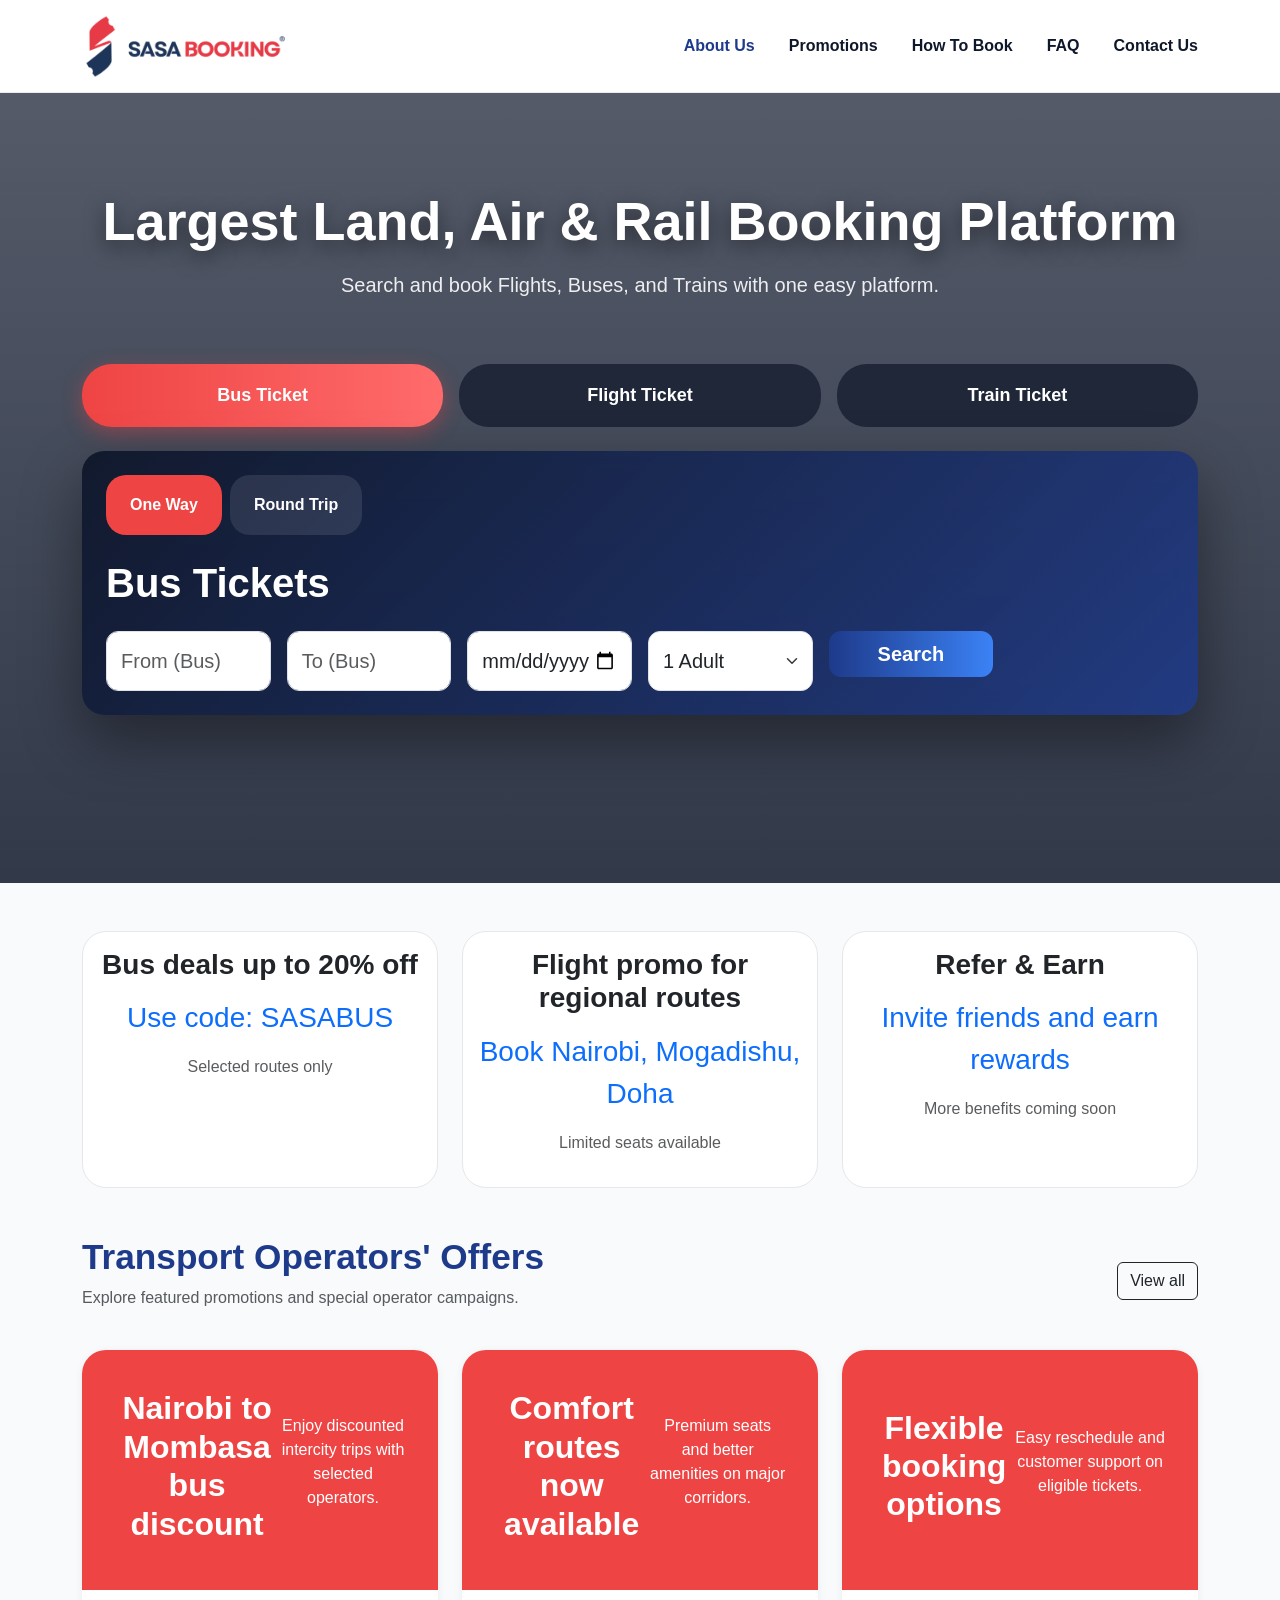
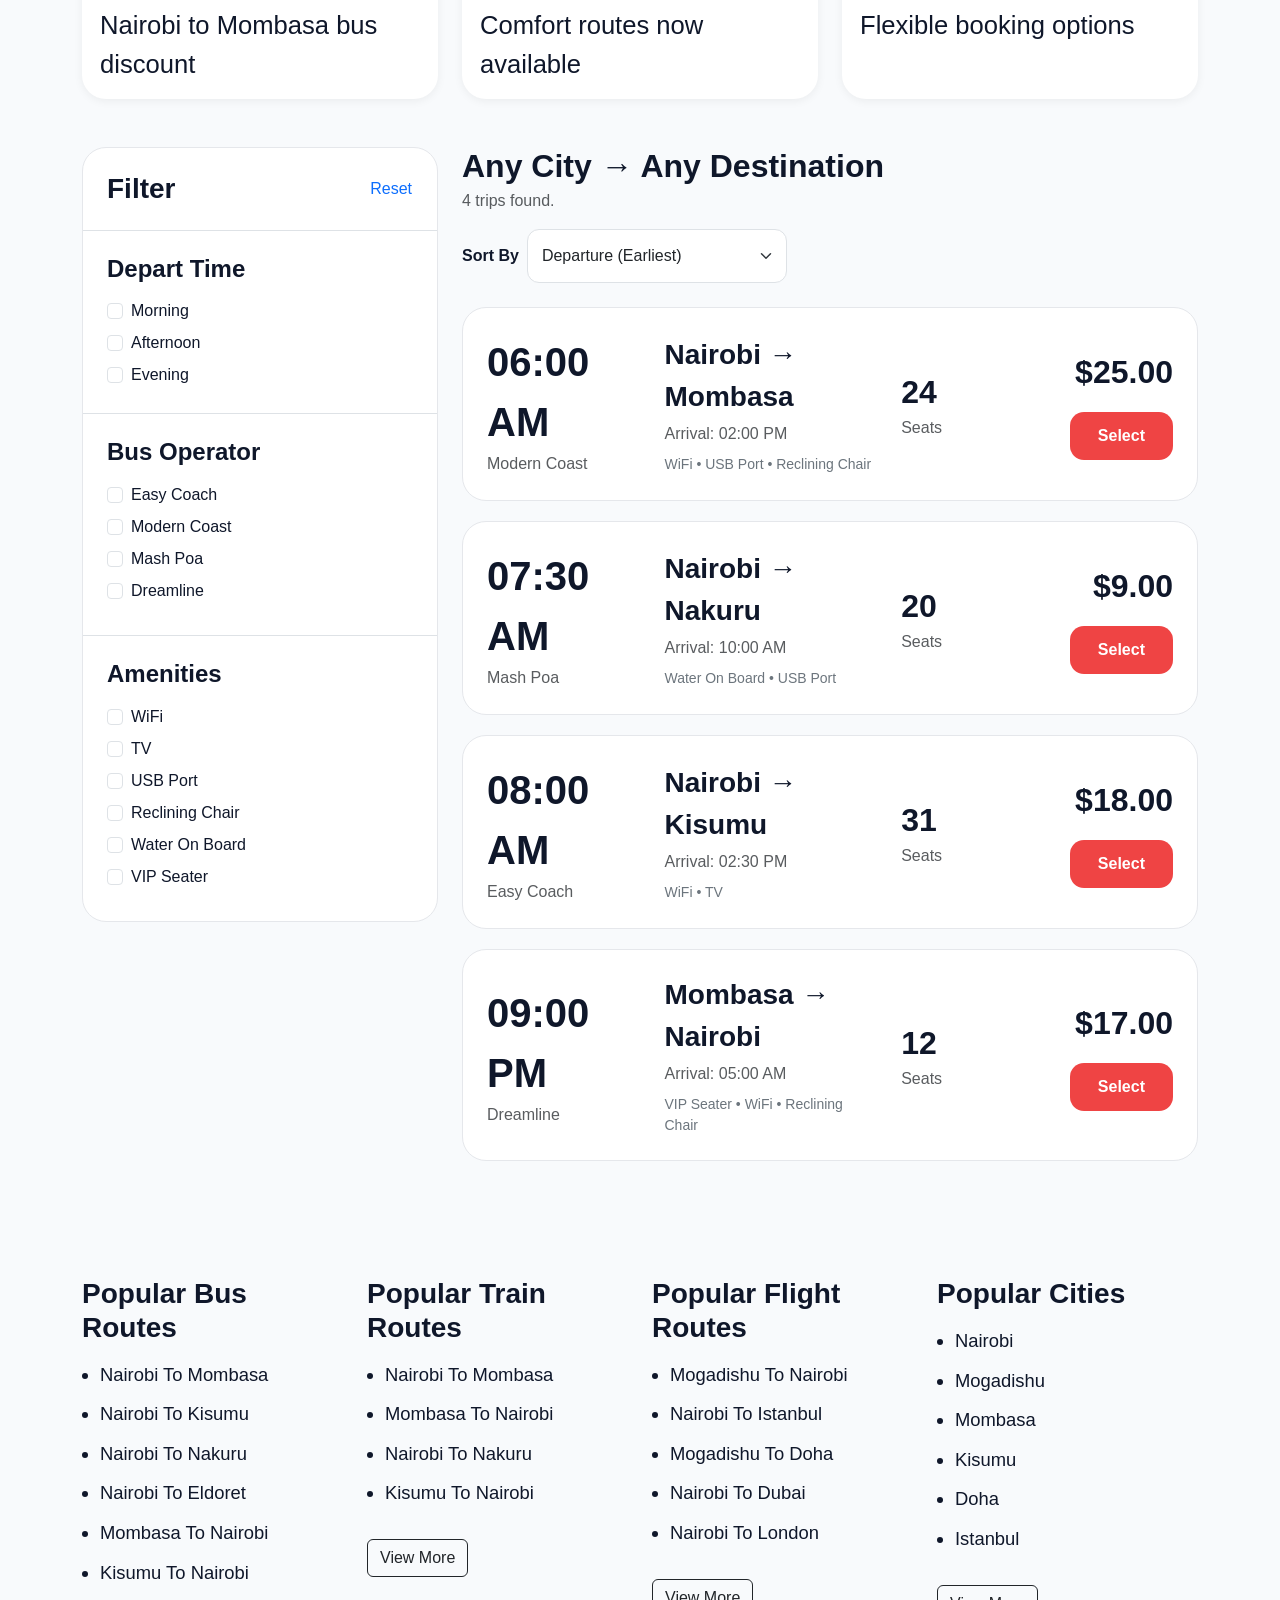
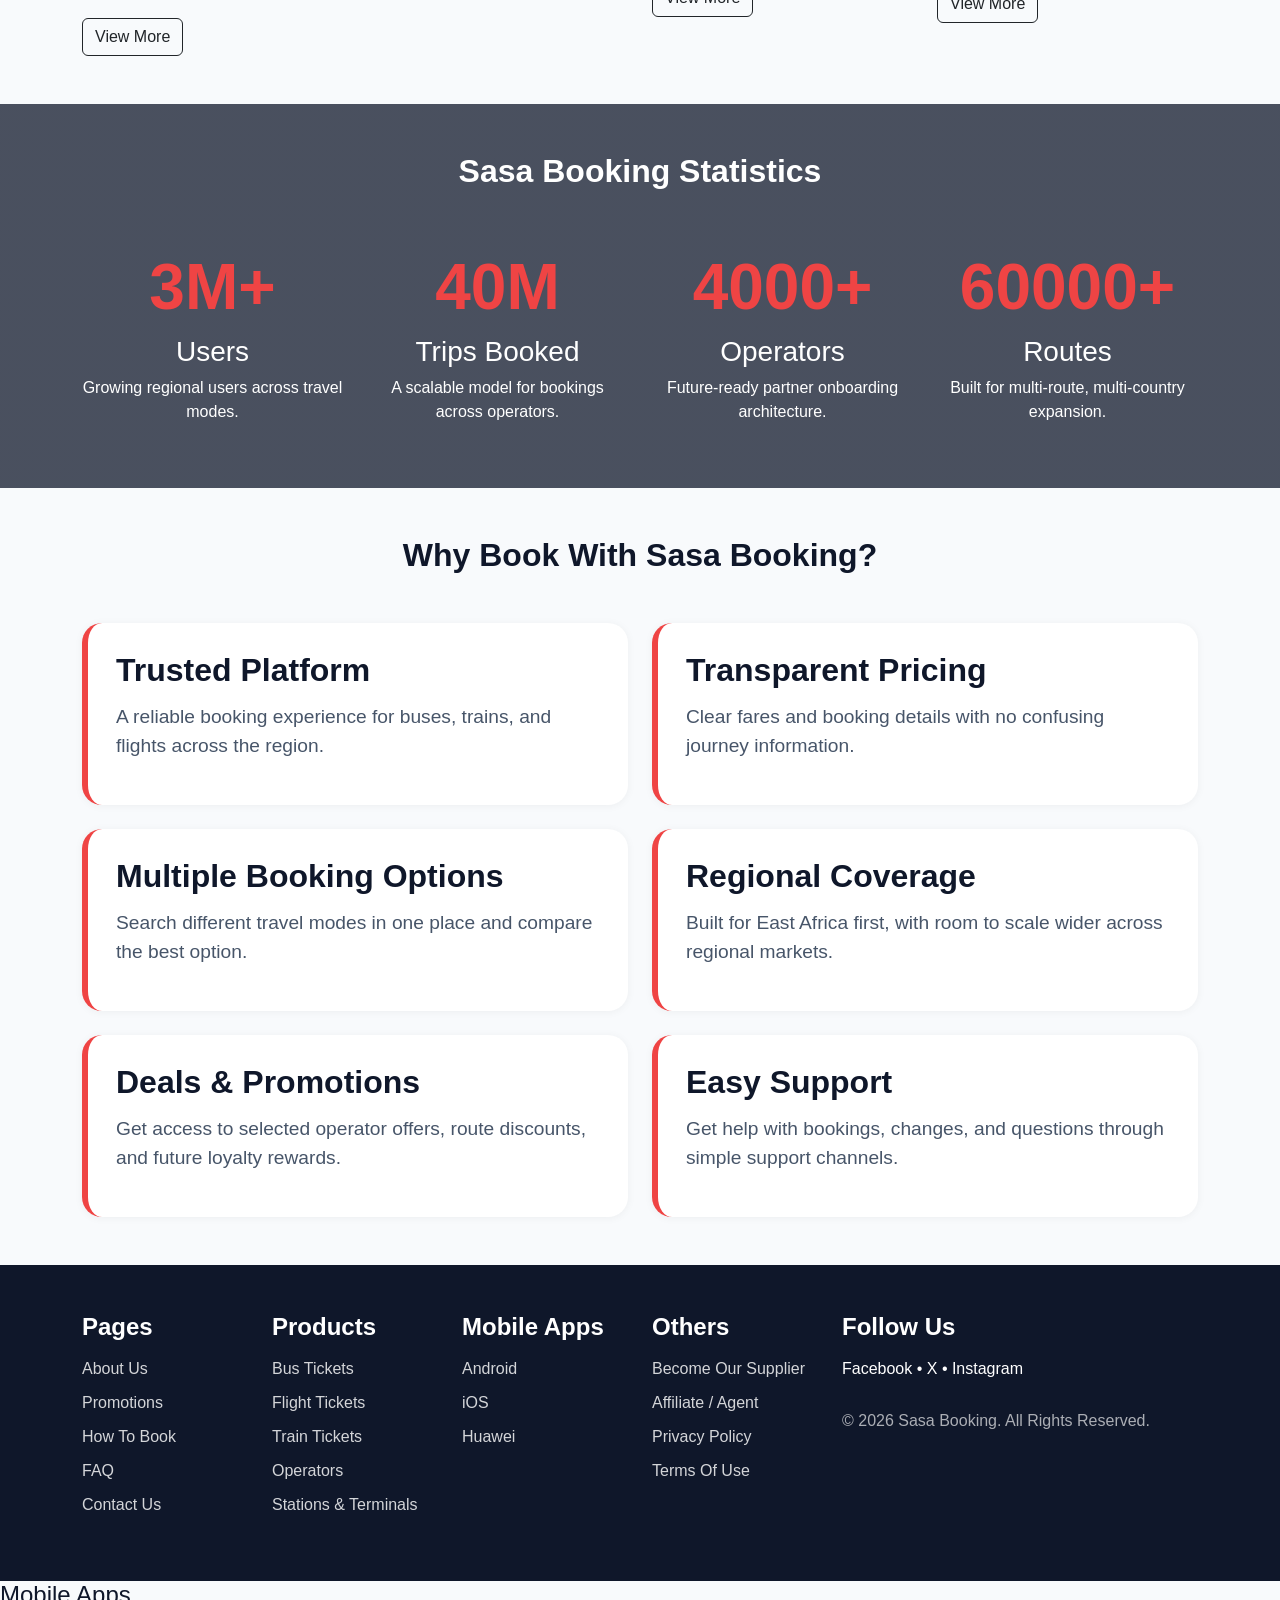
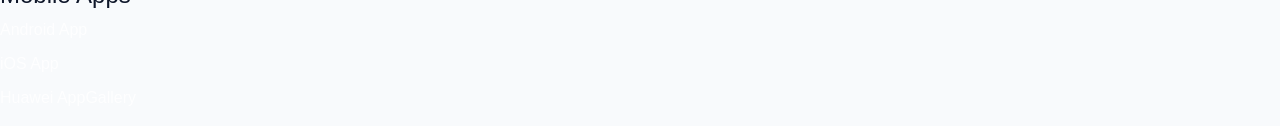
==== commit c02c4f44: "Force homepage CSS refresh" ====
--- a/index.html
+++ b/index.html
@@ -5,7 +5,7 @@
   <meta name="viewport" content="width=device-width, initial-scale=1.0" />
   <title>Sasa Booking</title>
   <link href="https://cdn.jsdelivr.net/npm/bootstrap@5.3.3/dist/css/bootstrap.min.css" rel="stylesheet">
-  <link rel="stylesheet" href="assets/css/style.css">
+  <link rel="stylesheet" href="assets/css/style.css?v=20">
 </head>
 <body>
 
--- a/assets/css/style.css
+++ b/assets/css/style.css
@@ -1168,4 +1168,106 @@
 /* Sub text */
 .hero-sub {
   opacity: 0.9;
+}/* ===== HOMEPAGE PREMIUM UPGRADE ===== */
+
+/* HERO IMPROVEMENT */
+.hero-section {
+  padding-bottom: 120px;
+}
+
+.hero-overlay {
+  background: linear-gradient(
+    rgba(15,23,42,0.6),
+    rgba(15,23,42,0.85)
+  );
+}
+
+.hero-section h1 {
+  font-size: 54px;
+  font-weight: 900;
+  text-shadow: 0 6px 20px rgba(0,0,0,0.5);
+}
+
+.hero-section p {
+  font-size: 20px;
+  opacity: 0.9;
+}
+
+/* TAB BUTTONS */
+.tab-btn {
+  border-radius: 30px !important;
+  font-size: 18px;
+  background: rgba(15,23,42,0.8);
+}
+
+.tab-btn.active {
+  background: linear-gradient(90deg, #EF4444, #ff6b6b);
+  box-shadow: 0 6px 20px rgba(239,68,68,0.4);
+}
+
+/* SEARCH PANEL */
+.search-panel {
+  border-radius: 22px !important;
+  background: linear-gradient(
+    135deg,
+    rgba(15,23,42,0.95),
+    rgba(30,58,138,0.85)
+  );
+  box-shadow: 0 25px 60px rgba(0,0,0,0.4);
+}
+
+/* INPUTS */
+.form-control,
+.form-select {
+  border-radius: 12px !important;
+  padding: 14px;
+}
+
+/* SEARCH BUTTON */
+.btn-search {
+  background: linear-gradient(90deg, #1E3A8A, #3b82f6) !important;
+  color: #fff !important;
+  font-weight: 800;
+  border-radius: 12px;
+}
+
+.btn-search:hover {
+  background: linear-gradient(90deg, #162f6b, #2563eb) !important;
+}
+
+/* ONE WAY / ROUND */
+.trip-btn {
+  border-radius: 20px;
+  background: rgba(255,255,255,0.1);
+}
+
+.trip-btn.active {
+  background: #EF4444 !important;
+}
+
+/* ===== MOBILE FIX ===== */
+@media (max-width: 768px) {
+
+  .hero-section h1 {
+    font-size: 32px;
+  }
+
+  .hero-section p {
+    font-size: 16px;
+  }
+
+  .header-inner {
+    flex-direction: column;
+    align-items: flex-start;
+  }
+
+  .main-nav {
+    flex-wrap: wrap;
+    gap: 12px;
+  }
+
+  .search-panel {
+    padding: 16px !important;
+  }
+
 }
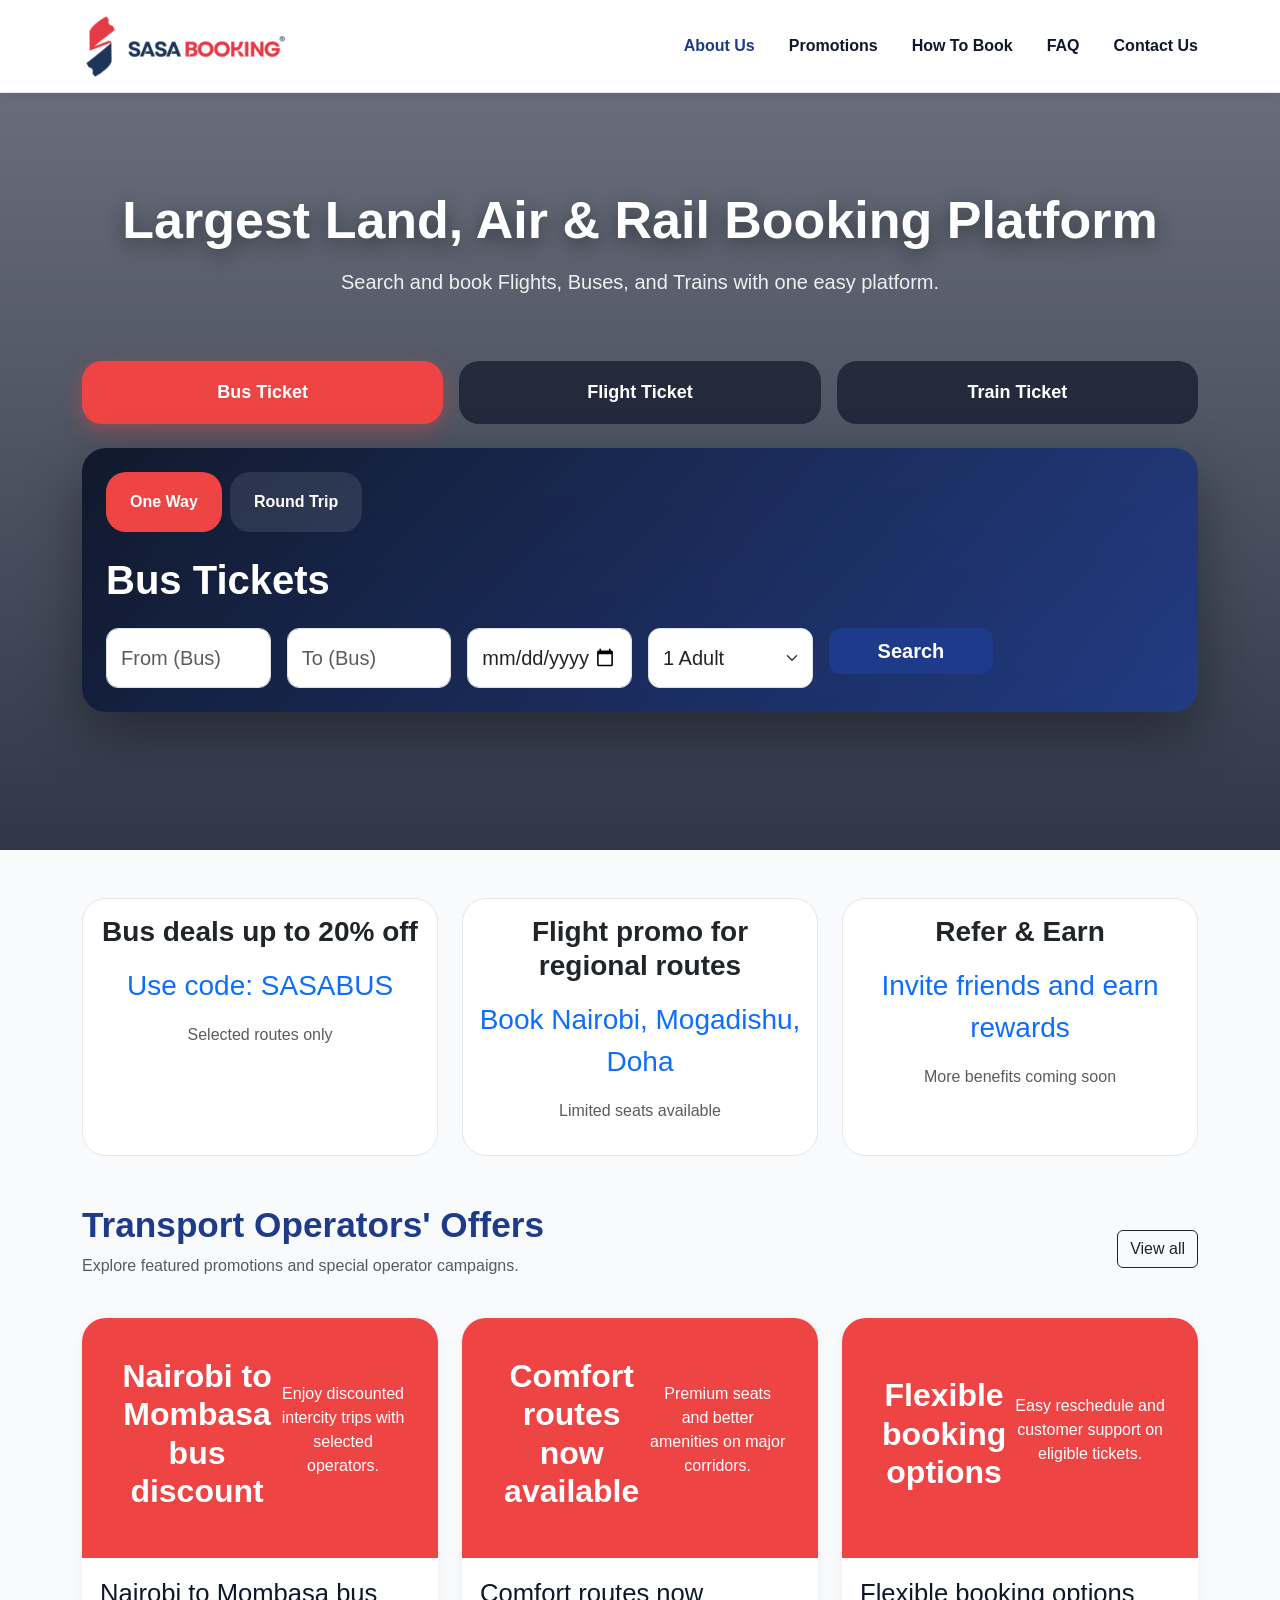
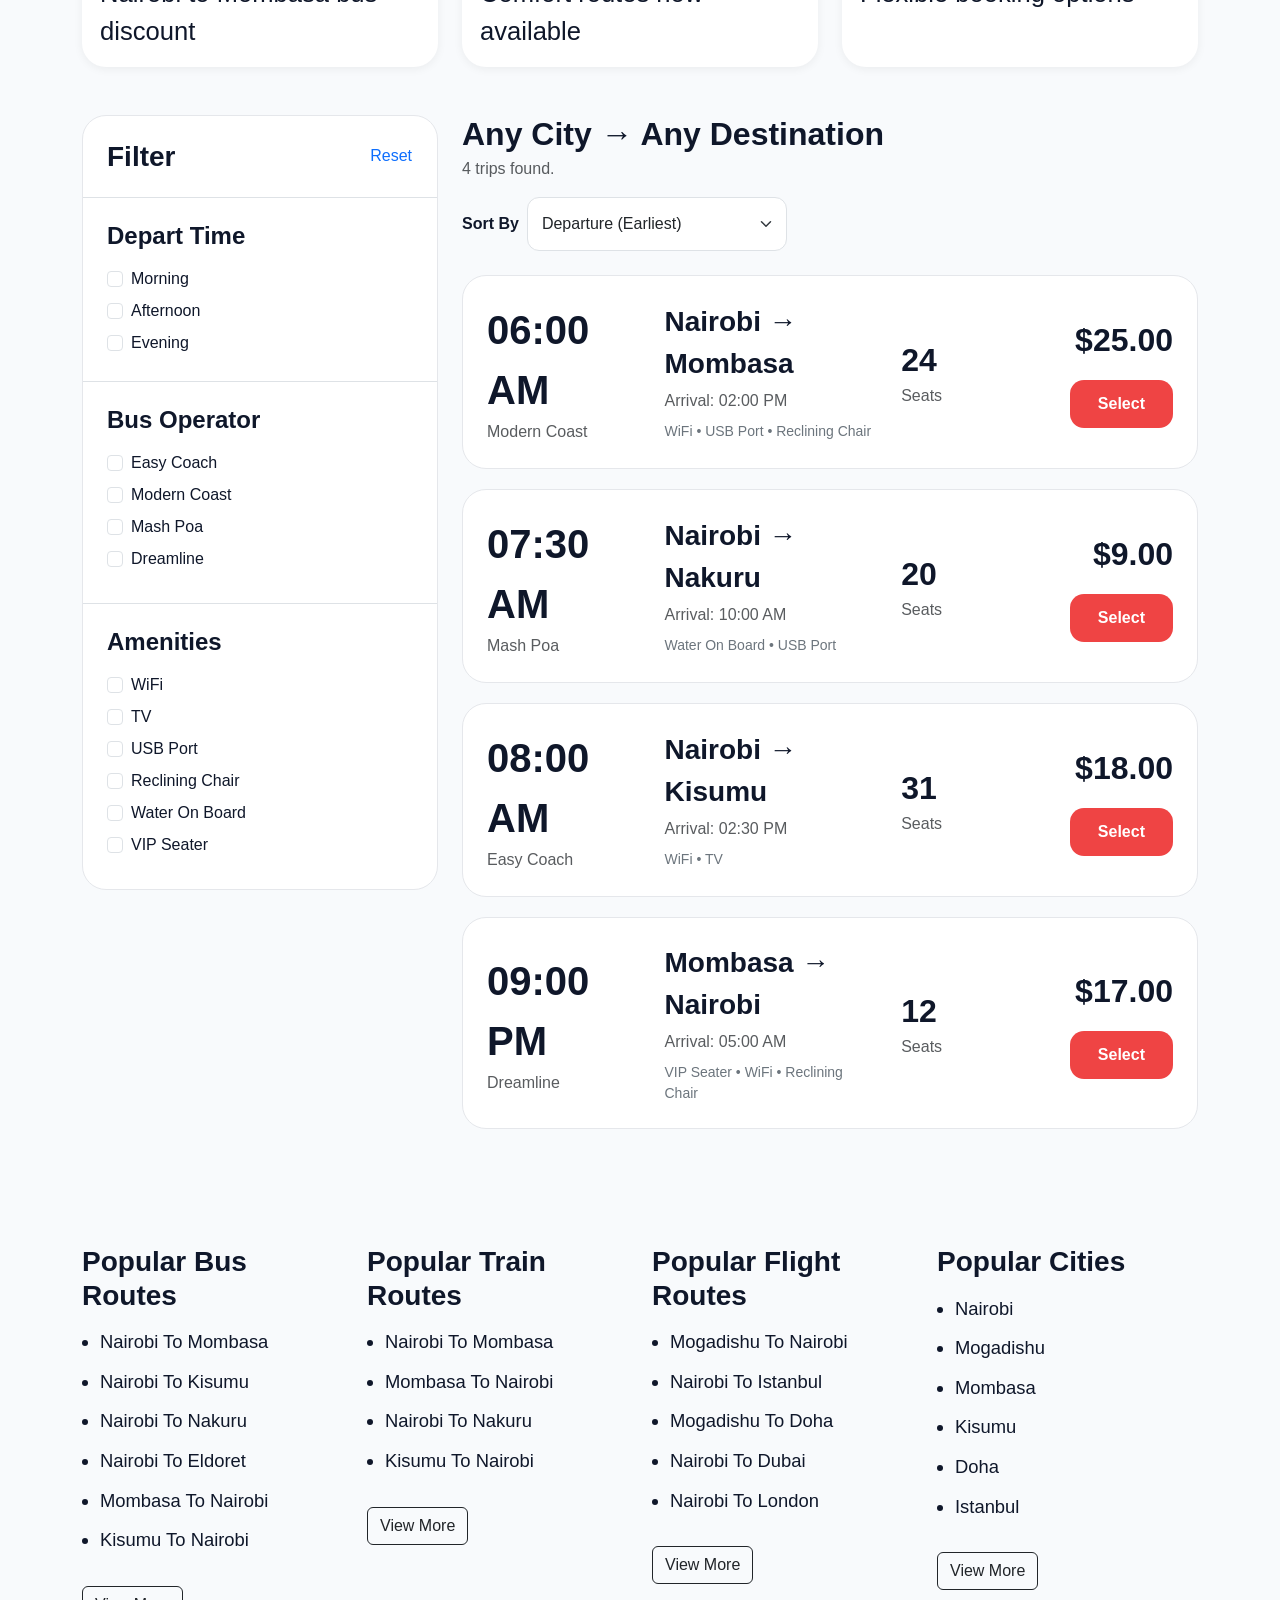
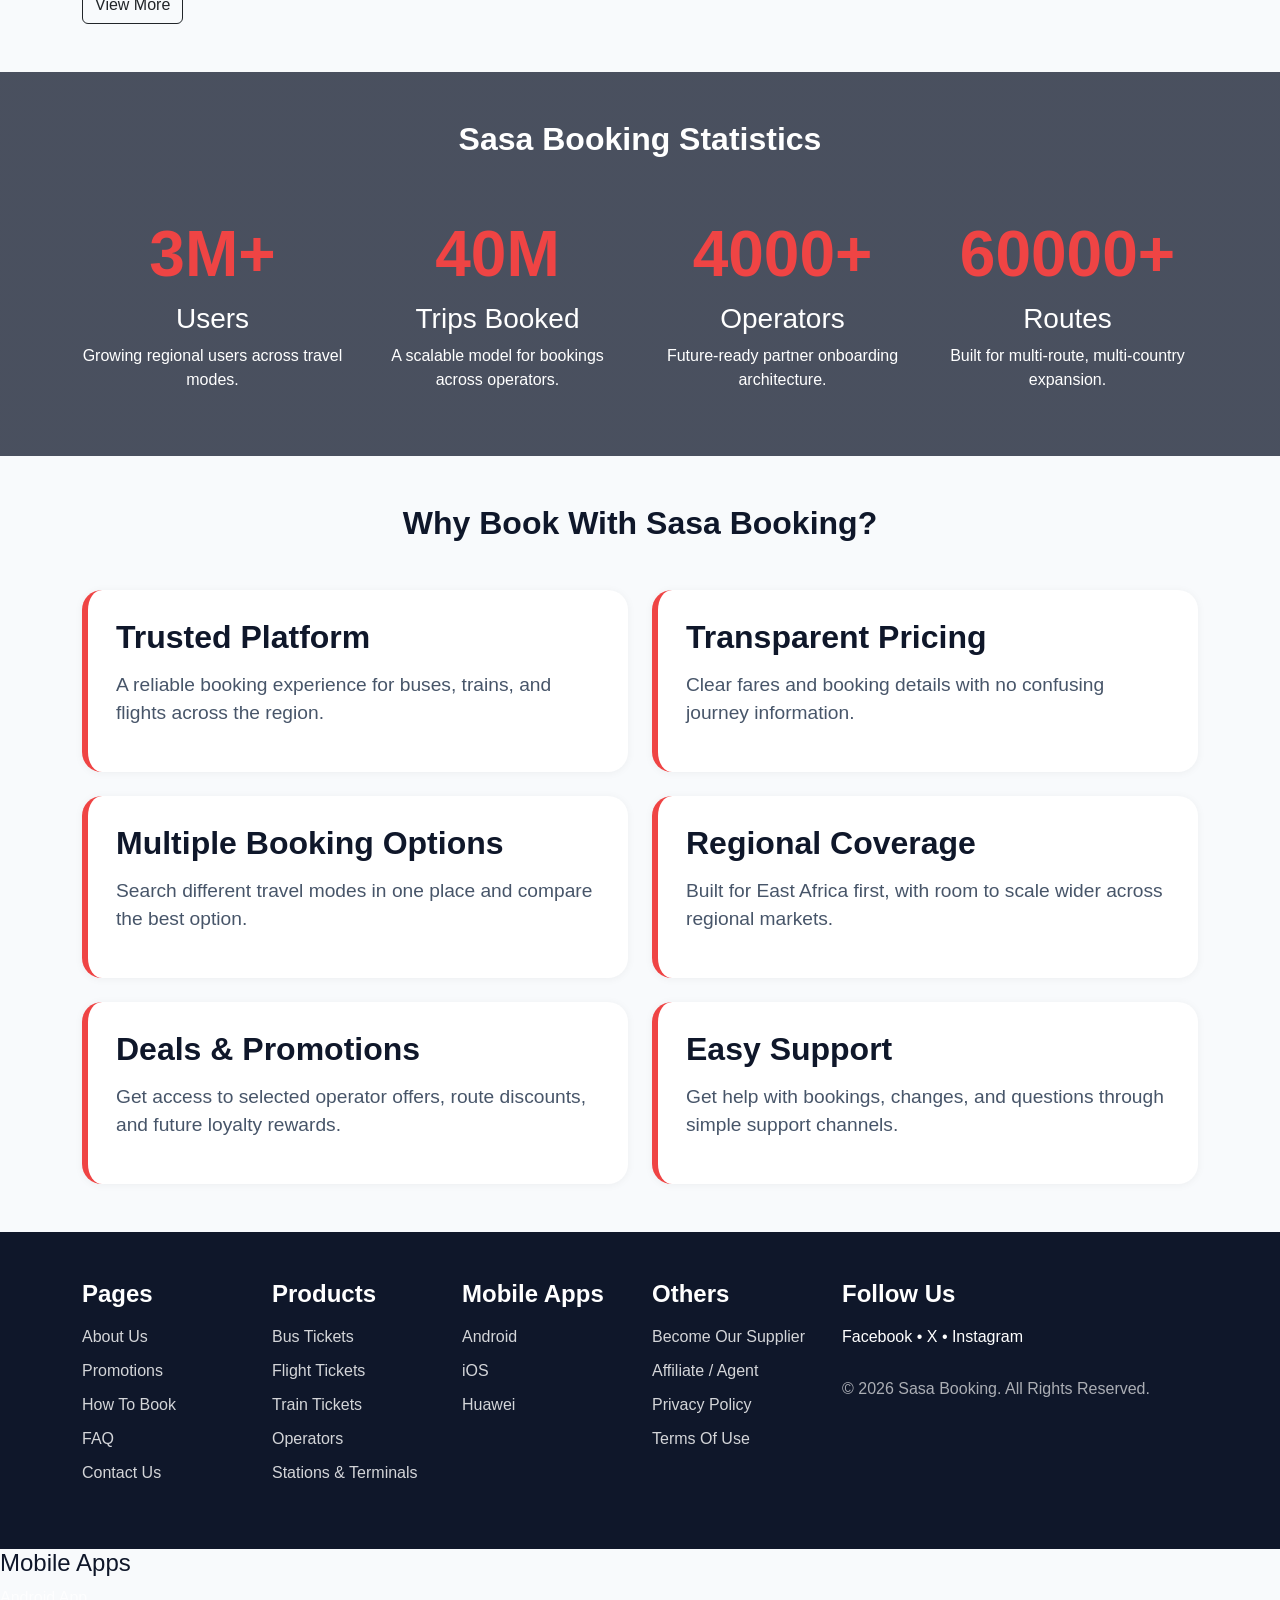
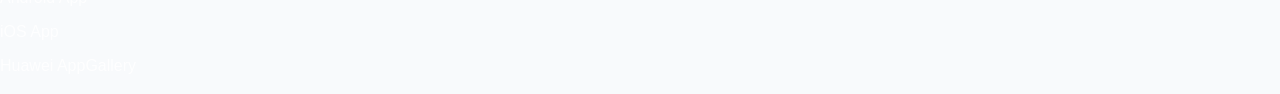
==== commit 0f7e4f50: "Force CSS refresh v21" ====
--- a/index.html
+++ b/index.html
@@ -5,7 +5,7 @@
   <meta name="viewport" content="width=device-width, initial-scale=1.0" />
   <title>Sasa Booking</title>
   <link href="https://cdn.jsdelivr.net/npm/bootstrap@5.3.3/dist/css/bootstrap.min.css" rel="stylesheet">
-  <link rel="stylesheet" href="assets/css/style.css?v=20">
+  <link rel="stylesheet" href="assets/css/style.css?v=21">
 </head>
 <body>
 
--- a/assets/css/style.css
+++ b/assets/css/style.css
@@ -1270,4 +1270,60 @@
     padding: 16px !important;
   }
 
+}/* SAFE HOMEPAGE UPGRADE FOR CURRENT WORKING INDEX */
+.site-header {
+  background: #ffffff !important;
+  box-shadow: 0 2px 14px rgba(15, 23, 42, 0.08);
+}
+
+.hero-section {
+  padding-bottom: 90px !important;
+}
+
+.hero-overlay {
+  background: linear-gradient(
+    rgba(15, 23, 42, 0.62),
+    rgba(15, 23, 42, 0.86)
+  ) !important;
+}
+
+.hero-section h1 {
+  font-size: 52px !important;
+  font-weight: 900 !important;
+  text-shadow: 0 6px 20px rgba(0,0,0,0.45);
+}
+
+.search-panel {
+  background: linear-gradient(
+    135deg,
+    rgba(15, 23, 42, 0.96),
+    rgba(30, 58, 138, 0.88)
+  ) !important;
+  border-radius: 24px !important;
+  box-shadow: 0 22px 55px rgba(0,0,0,0.35);
+}
+
+.tab-btn {
+  border-radius: 20px !important;
+}
+
+.tab-btn.active,
+.trip-btn.active {
+  background: #EF4444 !important;
+}
+
+.btn-search {
+  background: #1E3A8A !important;
+  color: #ffffff !important;
+  font-weight: 800 !important;
+}
+
+@media (max-width: 768px) {
+  .hero-section h1 {
+    font-size: 34px !important;
+  }
+
+  .search-panel {
+    padding: 18px !important;
+  }
 }
